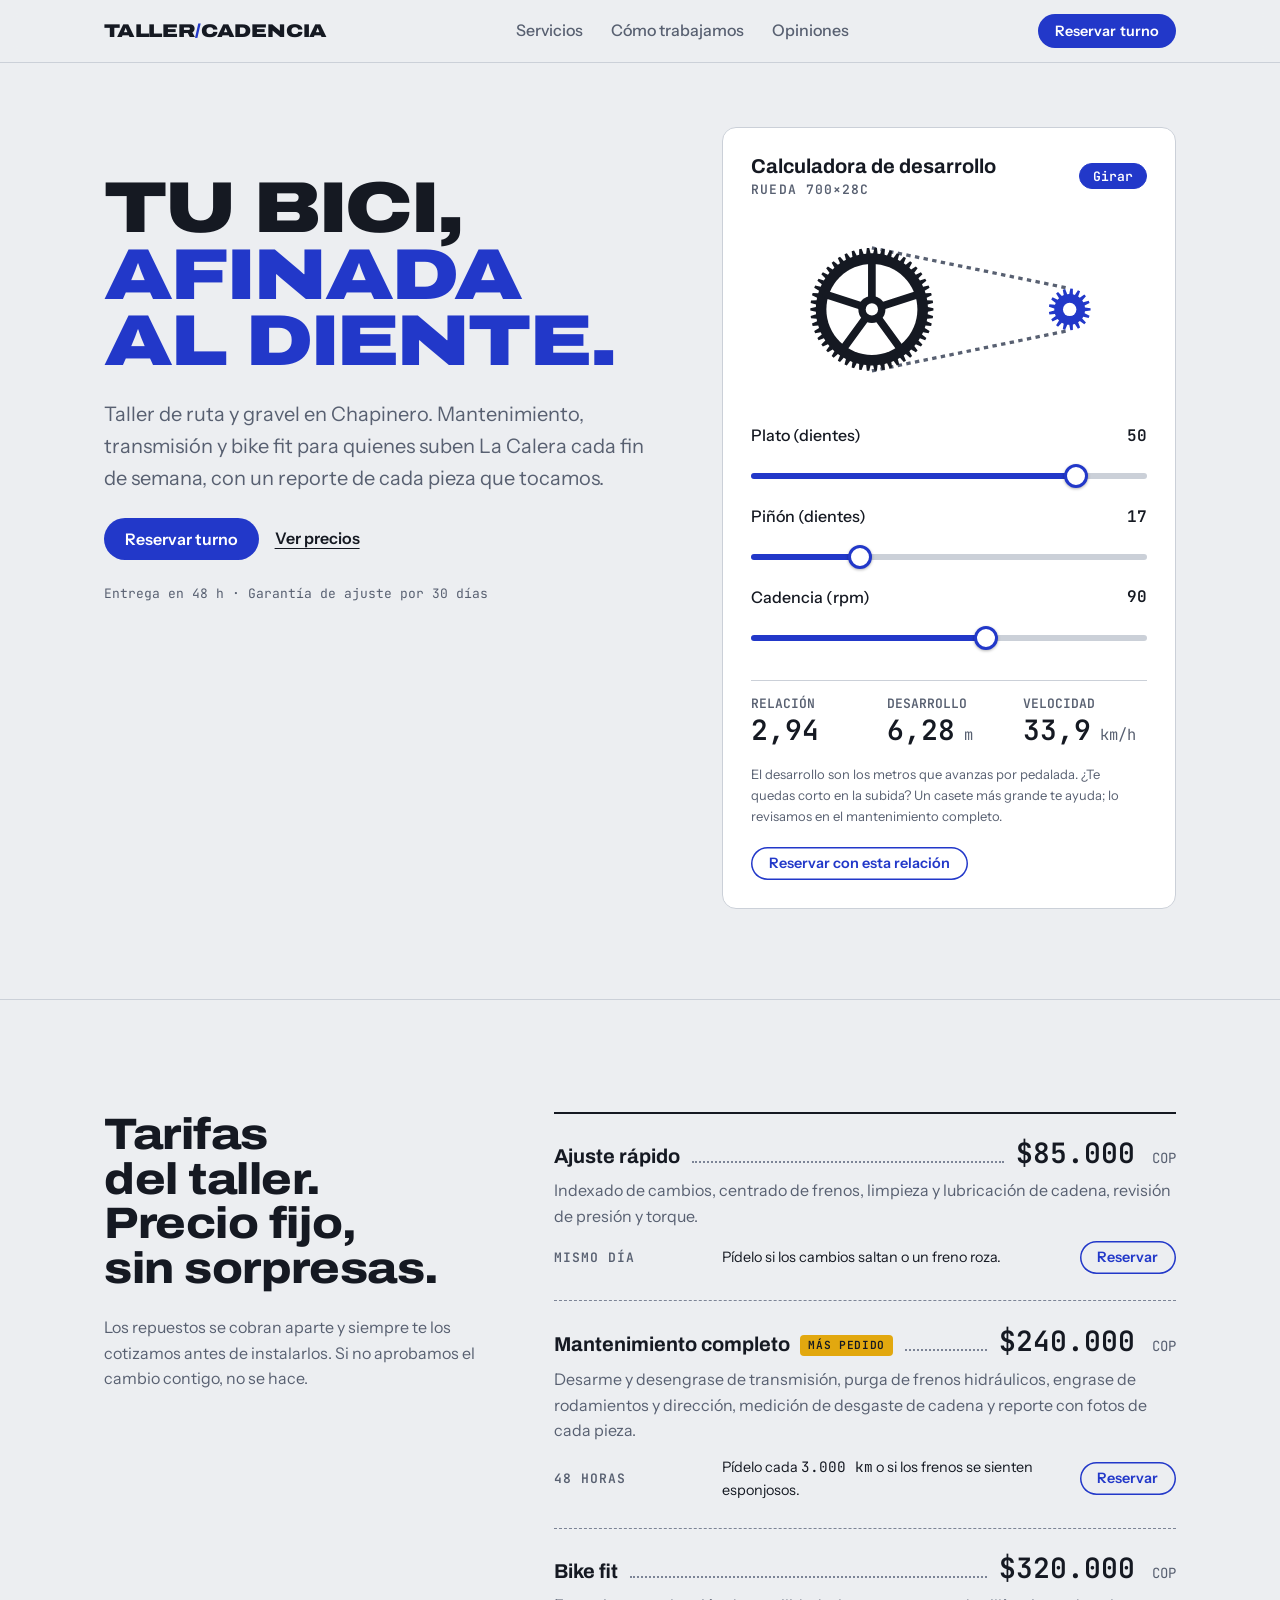
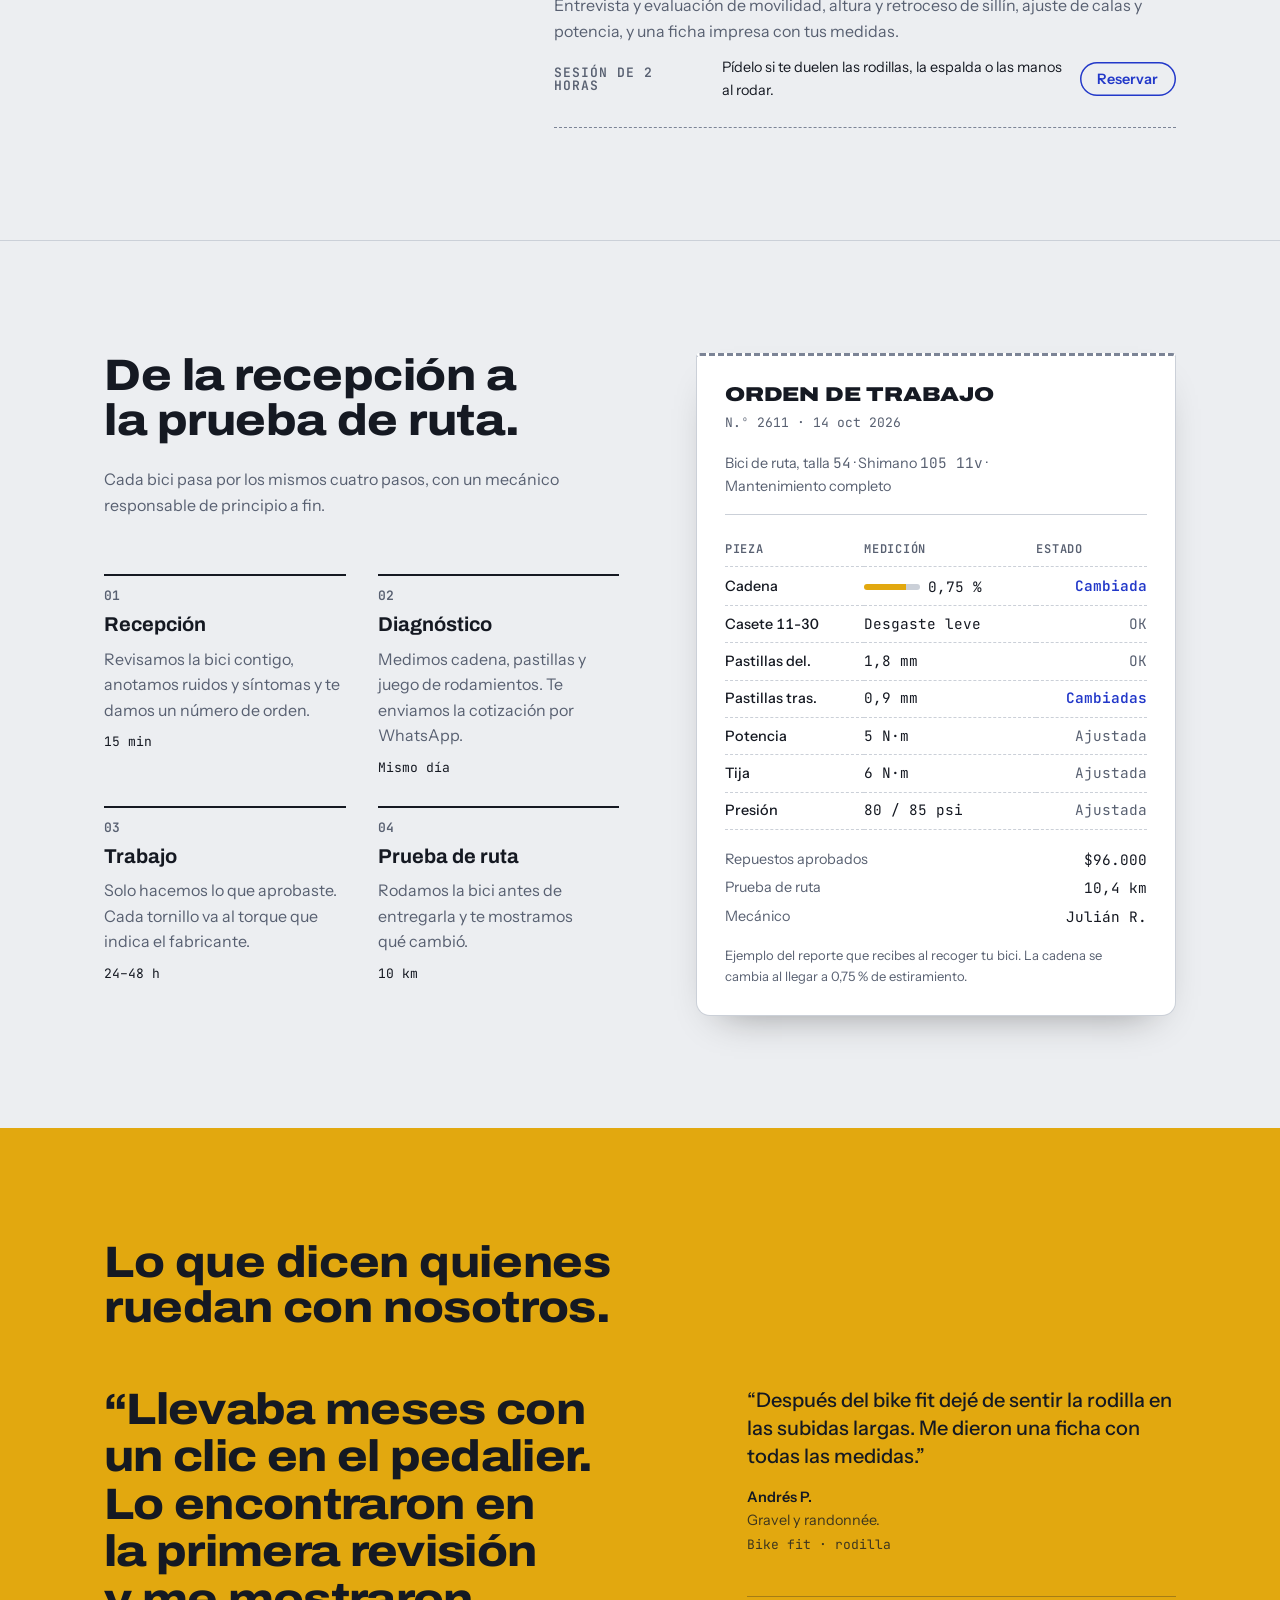
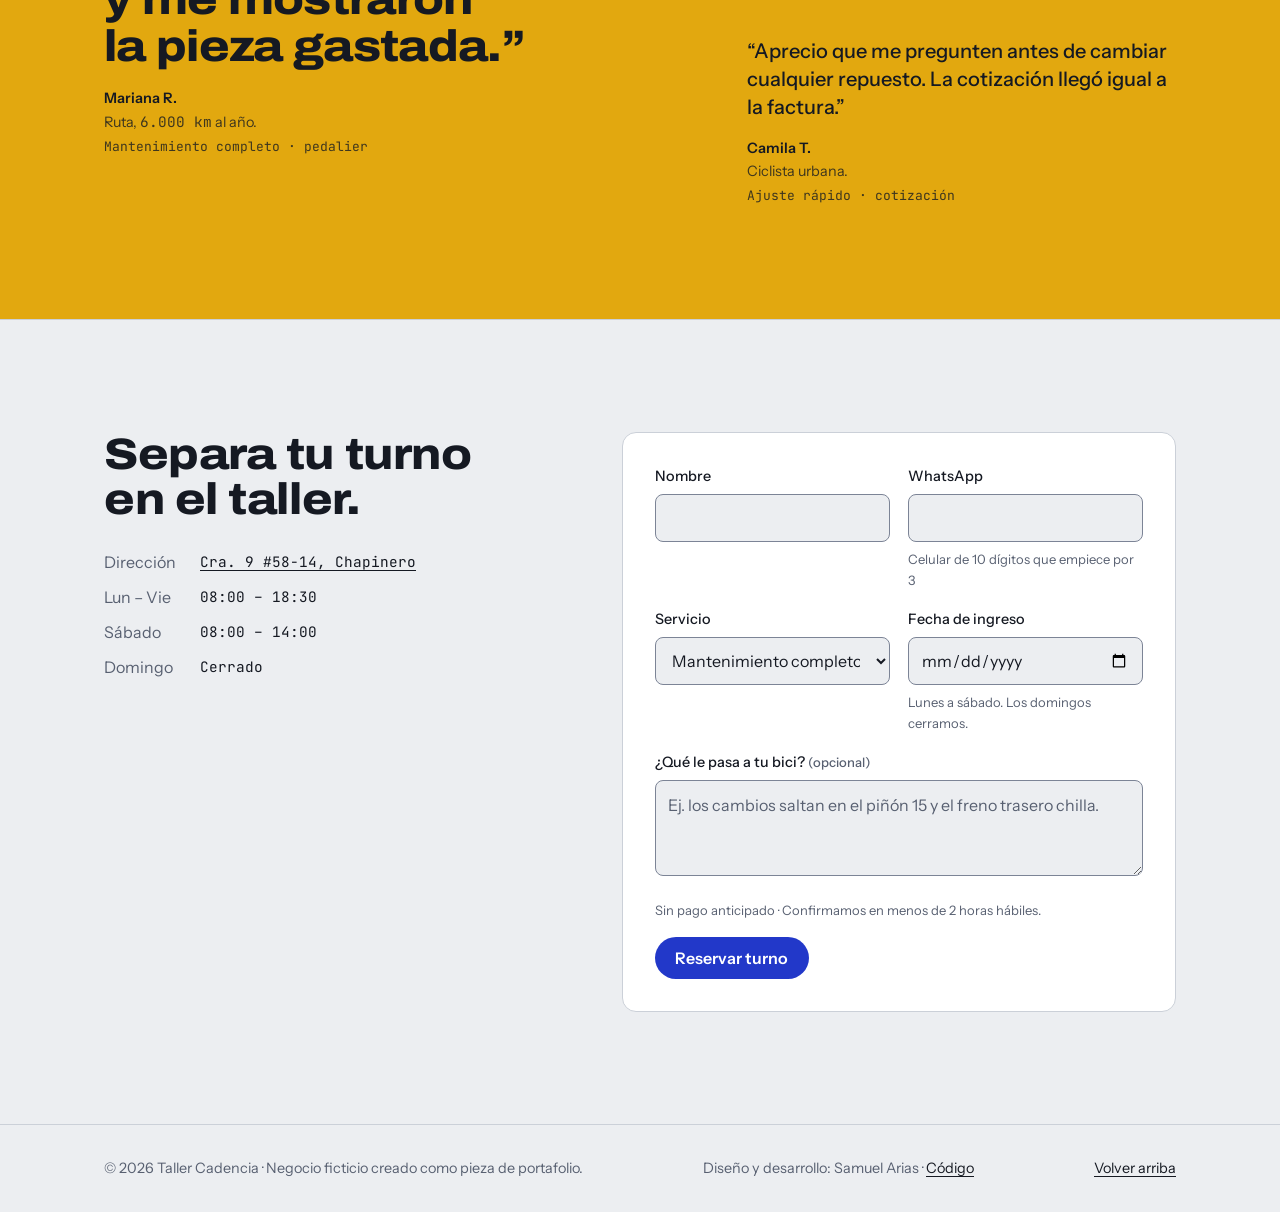
==== index.html @ cb8a8b75 "Usar números de prueba evidentes en el validador de teléfono Co-Authored-By: Claude Opus 5.5 <norepl" ====
<!doctype html>
<html lang="es">
<head>
<meta charset="utf-8">
<meta name="viewport" content="width=device-width, initial-scale=1, viewport-fit=cover">
<title>Taller Cadencia</title>
<meta name="description" content="Taller de bicicletas de ruta y gravel en Chapinero, Bogotá. Mantenimiento, ajuste fino y bike fit.">
<link rel="preconnect" href="https://fonts.googleapis.com">
<link rel="preconnect" href="https://fonts.gstatic.com" crossorigin>
<link rel="stylesheet" href="https://fonts.googleapis.com/css2?family=Archivo:wdth,wght@100..125,700..900&family=Instrument+Sans:wght@400;500;600&family=JetBrains+Mono:wght@400;600&display=swap">
<style>
/* Layout: hoja técnica de taller — columnas asimétricas, datos en monoespaciada, un solo momento interactivo (la calculadora de piñones) */
:root {
  --paper: #ECEEF1;
  --surface: #FFFFFF;
  --ink: #151922;
  --muted: #586071;
  --line: #CBD0D8;
  --cobalt: #2238C9;
  --on-cobalt: #FFFFFF;
  --signal: #E2A80F;
  --danger: #B42318;
  --on-signal: #151922;
  --focus: #2238C9;
  --line-strong: #7C8496;
  --sheet: #FFFFFF;
  --font-display: "Archivo", "Arial Narrow", system-ui, sans-serif;
  --font-body: "Instrument Sans", system-ui, -apple-system, "Segoe UI", sans-serif;
  --font-mono: "JetBrains Mono", ui-monospace, "Cascadia Mono", Consolas, monospace;
  --step-dense: 0.75rem;
  --step--1: 0.8125rem;
  --step-small: 0.9rem;
  --step-0: 1rem;
  --step-1: 1.25rem;
  --step-2: 1.75rem;
  --step-3: clamp(2rem, 4vw, 2.75rem);
  --step-4: clamp(2.6rem, 6vw, 4.5rem);
  --max: 72rem;
  --ease-out: cubic-bezier(0.23, 1, 0.32, 1);
}
@media (prefers-color-scheme: dark) {
  :root:not([data-theme="light"]) {
    --paper: #0E1117; --surface: #161A22; --ink: #E7EAF0; --muted: #9AA3B3;
    --line: #2A303C; --cobalt: #7086FF; --on-cobalt: #0E1117; --signal: #F2C230; --danger: #FF7A66; --focus: #F2C230; --line-strong: #5E687C; --sheet: #1D222C;
    color-scheme: dark;
  }
}
:root[data-theme="dark"] {
  --paper: #0E1117; --surface: #161A22; --ink: #E7EAF0; --muted: #9AA3B3;
  --line: #2A303C; --cobalt: #7086FF; --on-cobalt: #0E1117; --signal: #F2C230; --danger: #FF7A66; --focus: #F2C230; --line-strong: #5E687C; --sheet: #1D222C;
  color-scheme: dark;
}

* { box-sizing: border-box; }
[hidden] { display: none !important; }
html { scroll-behavior: smooth; }
body {
  margin: 0;
  background: var(--paper);
  color: var(--ink);
  font: 400 var(--step-0)/1.6 var(--font-body);
  -webkit-font-smoothing: antialiased;
}
.wrap { max-width: var(--max); margin-inline: auto; padding-inline: clamp(16px, 4vw, 40px); }
h1, h2, h3 { font-family: var(--font-display); line-height: 1.02; margin: 0; text-wrap: balance; }
h2 { font-size: var(--step-3); font-weight: 800; font-stretch: 112%; letter-spacing: -0.01em; }
h3 { font-size: var(--step-1); font-weight: 700; font-stretch: 100%; }
p { margin: 0; max-width: 62ch; text-wrap: pretty; }
::selection { background: var(--cobalt); color: var(--on-cobalt); }
a { color: inherit; }
.skip { position: absolute; left: 1rem; top: -4rem; z-index: 20; background: var(--surface); color: var(--ink); padding: 0.6rem 1rem; border-radius: 8px; }
.skip:focus { top: calc(0.75rem + env(safe-area-inset-top, 0px)); }
:focus-visible { outline: 3px solid var(--focus); outline-offset: 3px; border-radius: 4px; }
.label {
  font: 600 var(--step--1)/1 var(--font-mono);
  text-transform: uppercase; letter-spacing: 0.08em; color: var(--muted);
}
.mono { font-family: var(--font-mono); font-variant-numeric: tabular-nums; }
section { padding-block: clamp(4rem, 9vw, 7rem); border-top: 1px solid var(--line); }

/* Nav */
.nav {
  position: sticky; top: env(safe-area-inset-top, 0px); z-index: 10;
  background: color-mix(in srgb, var(--paper) 88%, transparent);
  backdrop-filter: blur(8px);
  border-bottom: 1px solid var(--line);
}
.nav .wrap { display: flex; align-items: center; justify-content: space-between; gap: 1rem; padding-block: 0.9rem; }
.brand { font: 900 1.15rem/1 var(--font-display); font-stretch: 125%; text-decoration: none; letter-spacing: -0.01em; }
.brand span { color: var(--cobalt); }
.nav ul { display: flex; gap: 1.75rem; list-style: none; margin: 0; padding: 0; }
.nav ul a { text-decoration: none; color: var(--muted); font-weight: 500; transition: color 150ms ease; }
.nav ul a:hover { color: var(--ink); }
.btn {
  display: inline-flex; align-items: center; gap: 0.5rem;
  padding: 0.8rem 1.3rem; border: 0; border-radius: 999px; cursor: pointer;
  background: var(--cobalt); color: var(--on-cobalt);
  font: 600 var(--step-0)/1 var(--font-body); text-decoration: none;
  transition: transform 160ms var(--ease-out);
}
.btn:active { transform: scale(0.97); }
.btn.ghost { justify-self: start; background: transparent; color: var(--cobalt); box-shadow: inset 0 0 0 1.5px var(--cobalt); padding: 0.6rem 1.1rem; font-size: var(--step-small); white-space: nowrap; }
@media (hover: hover) and (pointer: fine) {
  .btn:hover { transform: translateY(-2px); }
  .btn:hover:active { transform: translateY(-2px) scale(0.97); }
}
.nav .btn { padding: 0.6rem 1.05rem; font-size: var(--step-small); gap: 0.3em; }
@media (max-width: 760px) { .nav ul { display: none; } }
/* En teléfonos muy angostos el mismo botón está en el hero */
@media (max-width: 400px) {
  .brand { font-size: var(--step-small); font-stretch: 100%; }
  .nav .btn { padding-inline: 0.85rem; }
  .nav .btn .long { display: none; }
}

/* Hero */
.hero { border-top: 0; padding-block: clamp(2rem, 5vw, 4rem) clamp(3.5rem, 7vw, 6rem); }
.hero .wrap { display: grid; grid-template-columns: 1.1fr 0.9fr; gap: clamp(2rem, 5vw, 4rem); align-items: start; }
/* el texto arranca a la altura del título de la calculadora */
.hero-copy { padding-top: clamp(0rem, 4vw, 3rem); }
.hero-copy { display: grid; gap: 1.5rem; min-width: 0; }
.hero h1 {
  font-size: var(--step-4); font-weight: 900; font-stretch: 125%;
  letter-spacing: -0.025em; text-transform: uppercase; line-height: 0.92;
}
.hero h1 em { font-style: normal; color: var(--cobalt); display: block; }
/* "al diente" va junto donde cabe; en teléfonos angostos se deja partir */
@media (min-width: 480px) { .hero h1 .keep { white-space: nowrap; } }
.hero-copy > p { font-size: var(--step-1); color: var(--muted); }
.hero-actions { display: flex; flex-wrap: wrap; gap: 1rem; align-items: center; }
.link { font-weight: 600; text-underline-offset: 4px; }
.hero-copy > .hero-note { font: 400 var(--step--1)/1.5 var(--font-mono); color: var(--muted); }
@media (max-width: 860px) { .hero .wrap { grid-template-columns: 1fr; } }

/* Calculadora */
.calc {
  background: var(--surface); border: 1px solid var(--line); border-radius: 14px;
  padding: clamp(1.25rem, 3vw, 1.75rem); display: grid; gap: 1.25rem; min-width: 0;
}
.calc-title { font-size: var(--step-1); font-weight: 700; font-stretch: 100%; letter-spacing: 0; }
.calc-head { display: grid; grid-template-columns: 1fr auto; gap: 0.4rem 1rem; align-items: center; }
.calc-head .label { grid-row: 2; }
.calc-head .toggle { grid-row: 1 / 3; grid-column: 2; }
.drivetrain { width: 100%; height: auto; display: block; }
.drivetrain .ring { fill: var(--ink); }
.drivetrain .cog { fill: var(--cobalt); }
.drivetrain .hole { fill: var(--surface); }
.drivetrain .arm { stroke: var(--ink); stroke-width: 7; stroke-linecap: round; }
.drivetrain .chain { fill: none; stroke: var(--muted); stroke-width: 3; stroke-dasharray: 4 4; }
/* La rotación la maneja WAAPI en el script para cambiar de velocidad sin saltos */
.spin { transform-box: fill-box; transform-origin: center; }
.toggle { background: none; border: 1px solid var(--line); border-radius: 999px; padding: 0.35rem 0.8rem; color: var(--ink); font: 600 var(--step--1)/1 var(--font-mono); cursor: pointer; }
.toggle:hover { border-color: var(--cobalt); }
.toggle { transition: border-color 150ms ease, background-color 150ms ease, transform 160ms var(--ease-out); }
.toggle[aria-pressed="true"] { background: var(--cobalt); border-color: var(--cobalt); color: var(--on-cobalt); }
.toggle:active { transform: scale(0.97); }
@media (pointer: coarse) {
  .btn, .toggle { min-height: 44px; }
  .link, footer a, .info dd a { display: inline-block; padding-block: 0.65rem; }
}
@keyframes rise { from { opacity: 0; transform: translateY(12px); } }
@keyframes fade { from { opacity: 0; } }
.hero-copy > *, .hero .calc { animation: rise 500ms var(--ease-out) both; }
.hero-copy > :nth-child(2) { animation-delay: 60ms; }
.hero-copy > :nth-child(3) { animation-delay: 120ms; }
.hero-copy > :nth-child(4) { animation-delay: 180ms; }
.hero .calc { animation-delay: 160ms; }
@media (prefers-reduced-motion: reduce) {
  html { scroll-behavior: auto; }
  .hero-copy > *, .hero .calc { animation-name: fade; }
}
.sliders { display: grid; gap: 0.35rem; }
.slider { display: grid; grid-template-columns: 1fr auto; gap: 0.35rem 1rem; align-items: center; }
.slider label { font-weight: 500; }
.slider output { font: 600 var(--step-0)/1 var(--font-mono); font-variant-numeric: tabular-nums; }
.slider input {
  grid-column: 1 / -1; width: 100%; height: 44px; margin: 0; cursor: pointer;
  -webkit-appearance: none; appearance: none; background: transparent;
  touch-action: pan-y; /* un swipe vertical sobre el slider desplaza la página */
}
.slider input::-webkit-slider-runnable-track {
  height: 6px; border-radius: 999px;
  background: linear-gradient(var(--cobalt), var(--cobalt)) 0 / var(--fill, 50%) 100% no-repeat, var(--line);
}
.slider input::-webkit-slider-thumb {
  -webkit-appearance: none; width: 24px; height: 24px; margin-top: -9px; border-radius: 50%;
  background: var(--surface); border: 3px solid var(--cobalt); box-shadow: 0 1px 3px rgb(0 0 0 / 0.3);
}
.slider input::-moz-range-track { height: 6px; border-radius: 999px; background: var(--line); }
.slider input::-moz-range-progress { height: 6px; border-radius: 999px; background: var(--cobalt); }
.slider input::-moz-range-thumb { width: 18px; height: 18px; border-radius: 50%; background: var(--surface); border: 3px solid var(--cobalt); }
.readout { display: grid; grid-template-columns: repeat(3, 1fr); border-top: 1px solid var(--line); padding-top: 1rem; gap: 0.75rem; }
.readout div { display: grid; gap: 0.4rem; min-width: 0; }
.readout .label { font-size: clamp(11px, 2.9vw, 0.8125rem); letter-spacing: 0; overflow-wrap: anywhere; }
.readout strong { font: 600 clamp(1.1rem, 5vw, 1.75rem)/1 var(--font-mono); font-variant-numeric: tabular-nums; }
.readout strong small { font-size: max(0.55em, 11px); color: var(--muted); font-weight: 400; }
.calc-note { font-size: var(--step--1); color: var(--muted); }

/* Secciones */
.sec-head { display: grid; grid-template-columns: 1fr 1.2fr; gap: 1.5rem 3rem; align-items: end; margin-bottom: clamp(2rem, 5vw, 3.5rem); }
.sec-head p { color: var(--muted); }
.sec-head.solo { grid-template-columns: 1fr; }
.sec-head.solo h2 { max-width: 18ch; }
@media (max-width: 760px) { .sec-head { grid-template-columns: 1fr; } }

/* Servicios: tarifario de taller, como la lista de precios colgada en la pared */
.pricing { display: grid; grid-template-columns: minmax(0, 0.75fr) minmax(0, 1.25fr); gap: clamp(2rem, 6vw, 5rem); align-items: start; }
.pricing .sec-head { grid-template-columns: 1fr; margin: 0; position: sticky; top: calc(6rem + env(safe-area-inset-top, 0px)); }
.tariff { border-top: 2px solid var(--ink); }
.service { display: grid; gap: 0.7rem; padding-block: 1.6rem; border-bottom: 1px dashed var(--line-strong); min-width: 0; }
.tariff-line { display: flex; align-items: baseline; gap: 0.75rem; }
.tariff-line h3 { font-size: var(--step-1); }
.leader { flex: 1 1 2rem; min-width: 2rem; border-bottom: 2px dotted var(--line-strong); }
.service .price { font: 600 var(--step-2)/1 var(--font-mono); font-variant-numeric: tabular-nums; white-space: nowrap; }
.service .price small { font-size: 0.5em; color: var(--muted); font-weight: 400; }
.tariff-includes { color: var(--muted); }
.tariff-meta { display: grid; grid-template-columns: 9.5rem minmax(0, 1fr) auto; align-items: center; gap: 0.5rem 1rem; }
.tariff-when { font-size: var(--step-small); }
.badge {
  margin-left: 0.4rem; vertical-align: middle; display: inline-block; white-space: nowrap;
  font: 600 0.7rem/1 var(--font-mono); text-transform: uppercase; letter-spacing: 0.06em;
  background: var(--signal); color: var(--on-signal); padding: 0.3rem 0.5rem; border-radius: 4px;
}
@media (max-width: 860px) {
  .pricing { grid-template-columns: 1fr; }
  .pricing .sec-head { position: static; }
}
@media (max-width: 520px) {
  .tariff-line { flex-wrap: wrap; row-gap: 0.4rem; }
  .leader { display: none; }
  .service .price { flex-basis: 100%; }
  .tariff-meta { grid-template-columns: 1fr; }
}

/* Proceso: secuencia real, por eso va numerada */
.steps { list-style: none; margin: 0; padding: 0; display: grid; grid-template-columns: repeat(4, 1fr); gap: 2rem; counter-reset: step; }
.steps li { counter-increment: step; display: grid; gap: 0.75rem; align-content: start; }
.steps li::before {
  content: counter(step, decimal-leading-zero);
  font: 600 var(--step--1)/1 var(--font-mono); color: var(--muted);
  border-top: 2px solid var(--ink); padding-top: 0.8rem;
}
.steps p { color: var(--muted); }
.process { display: grid; grid-template-columns: 1fr minmax(0, 30rem); gap: clamp(2.5rem, 6vw, 5rem); align-items: start; }
.process .steps { grid-template-columns: repeat(2, 1fr); }
@media (max-width: 960px) { .process { grid-template-columns: 1fr; } }

/* Orden de trabajo: la pieza que el taller promete, mostrada */
.ticket {
  margin: 0; background: var(--sheet); border: 1px solid var(--line); border-top: 3px dashed var(--line-strong);
  border-radius: 4px 4px 14px 14px; padding: clamp(1.25rem, 3vw, 1.75rem); display: grid; gap: 1.1rem; min-width: 0;
  box-shadow: 0 18px 40px -24px rgb(0 0 0 / 0.45);
}
.ticket-head { display: flex; flex-wrap: wrap; justify-content: space-between; align-items: baseline; gap: 0.5rem 1rem; }
.ticket-head h3 { font-size: var(--step-1); font-weight: 900; font-stretch: 125%; text-transform: uppercase; letter-spacing: -0.01em; }
.ticket-head .mono { font-size: var(--step--1); color: var(--muted); }
.ticket-bike { font-size: var(--step-small); color: var(--muted); border-bottom: 1px solid var(--line); padding-bottom: 1rem; }
.ticket-scroll { overflow-x: auto; }
.ticket table { width: 100%; border-collapse: collapse; font: 400 var(--step-small)/1.3 var(--font-mono); font-variant-numeric: tabular-nums; }
.ticket th, .ticket td { text-align: left; padding: 0.55rem 0.5rem 0.55rem 0; border-bottom: 1px dashed var(--line); white-space: nowrap; }
.ticket thead th { font-size: var(--step-dense); text-transform: uppercase; letter-spacing: 0.06em; color: var(--muted); font-weight: 600; }
.ticket tbody th { font-family: var(--font-body); font-weight: 500; }
.ticket td:last-child { text-align: right; padding-right: 0; color: var(--muted); }
.ticket td.changed { color: var(--cobalt); font-weight: 600; }
.wear { display: inline-flex; align-items: center; gap: 0.5rem; }
.wear::before {
  content: ""; width: 3.5rem; height: 6px; border-radius: 999px;
  background: linear-gradient(var(--signal), var(--signal)) 0 / var(--wear) 100% no-repeat, var(--line);
}
.ticket-foot { margin: 0; display: grid; grid-template-columns: auto 1fr; gap: 0.35rem 1rem; font-size: var(--step-small); }
.ticket-foot dt { color: var(--muted); }
.ticket-foot dd { margin: 0; text-align: right; font-family: var(--font-mono); font-variant-numeric: tabular-nums; }
.ticket figcaption { font-size: var(--step--1); color: var(--muted); }
@media (max-width: 480px) {
  .process .steps { grid-template-columns: 1fr; }
  .ticket { padding: 1rem; }
  .ticket table { font-size: var(--step-dense); }
  .ticket tbody th { white-space: normal; }
  .wear::before { width: 2rem; }
}
.steps .time { font: 400 var(--step--1)/1 var(--font-mono); color: var(--ink); }
@media (max-width: 860px) { .steps { grid-template-columns: repeat(2, 1fr); } }
@media (max-width: 480px) { .steps { grid-template-columns: 1fr; } }

/* Testimonios */
/* Amarillo = el color de marcar y medir en el taller; aquí ocupa una franja completa */
.voices { background: var(--signal); color: var(--on-signal); border-top: 0; }
.voices ::selection { background: var(--on-signal); color: var(--signal); }
.quotes { display: grid; grid-template-columns: 1.35fr 1fr; gap: 2.5rem 4rem; }
.quotes figure { margin: 0; display: grid; gap: 1rem; align-content: start; }
.quotes figure:not(.lead) + figure { border-top: 1px solid color-mix(in srgb, var(--on-signal) 30%, var(--signal)); padding-top: 2.5rem; }
.quotes .lead { grid-row: span 2; }
.quotes blockquote { margin: 0; font: 500 var(--step-1)/1.4 var(--font-body); text-wrap: pretty; }
.quotes .lead blockquote { font: 800 var(--step-3)/1.08 var(--font-display); font-stretch: 112%; letter-spacing: -0.015em; text-wrap: balance; }
.quotes figcaption { color: color-mix(in srgb, var(--on-signal) 80%, var(--signal)); font-size: var(--step-small); }
.quotes figcaption b { color: var(--on-signal); font-weight: 600; display: block; }
.quotes figcaption .tag { display: block; font-family: var(--font-mono); font-size: var(--step--1); margin-top: 0.2rem; }
@media (max-width: 860px) {
  .quotes { grid-template-columns: 1fr; }
  .quotes .lead { grid-row: auto; }
  .quotes .lead blockquote { font-size: var(--step-2); }
  .quotes figure + figure { border-top: 1px solid color-mix(in srgb, var(--on-signal) 30%, var(--signal)); padding-top: 2rem; }
}

/* Reserva */
.booking .wrap { display: grid; grid-template-columns: 0.9fr 1.1fr; gap: clamp(2rem, 5vw, 4rem); }
.info { display: grid; gap: 1.75rem; align-content: start; }
.info dl { margin: 0; display: grid; grid-template-columns: auto 1fr; gap: 0.6rem 1.5rem; }
.info dt { color: var(--muted); }
.info dd { margin: 0; font-family: var(--font-mono); font-variant-numeric: tabular-nums; font-size: var(--step-small); }
.info dd a { color: var(--ink); text-underline-offset: 3px; }
form {
  background: var(--surface); border: 1px solid var(--line); border-radius: 14px;
  padding: clamp(1.25rem, 3vw, 2rem); display: grid; grid-template-columns: 1fr 1fr; gap: 1.1rem;
}
.field { display: grid; gap: 0.4rem; min-width: 0; align-content: start; }
.field.full { grid-column: 1 / -1; }
.field label { font-weight: 500; font-size: var(--step-small); }
input:not([type="range"]), select, textarea {
  font: inherit; color: var(--ink); background: var(--paper);
  border: 1px solid var(--line-strong); border-radius: 8px; padding: 0.7rem 0.8rem; width: 100%;
  caret-color: var(--cobalt);
}
::placeholder { color: var(--muted); opacity: 1; }
input:not([type="range"]), select { height: 3rem; }
textarea { resize: vertical; min-height: 6rem; }
input:focus-visible, select:focus-visible, textarea:focus-visible { outline: 2px solid var(--cobalt); outline-offset: 1px; }
.hint { font-size: var(--step--1); color: var(--muted); }
.field input[aria-invalid="true"] { border-color: var(--danger); }
.err-field { font-size: var(--step--1); color: var(--danger); }
.err { grid-column: 1 / -1; font-size: var(--step--1); color: var(--danger); }
.form-foot { grid-column: 1 / -1; display: flex; flex-wrap: wrap; gap: 1rem; align-items: center; justify-content: space-between; }
/* La confirmación es el talón de la orden de trabajo: mismo lenguaje que la orden del proceso */
.success {
  grid-column: 1 / -1; display: grid; gap: 0.9rem; padding: 1.1rem 1.25rem;
  background: var(--paper); border: 1px solid var(--line); border-top: 3px dashed var(--line-strong);
  border-radius: 4px 4px 14px 14px; overflow-wrap: anywhere;
}
.success:focus { outline: none; }
.stub-head { display: flex; flex-wrap: wrap; justify-content: space-between; align-items: baseline; gap: 0.25rem 1rem; }
.stub-head h3 { font-size: var(--step-1); font-weight: 900; font-stretch: 125%; text-transform: uppercase; letter-spacing: -0.01em; }
.stub-head .mono { font-size: var(--step--1); color: var(--muted); }
.stub-rows { margin: 0; display: grid; grid-template-columns: auto 1fr; gap: 0.4rem 1rem; font-size: var(--step-small); }
.stub-rows dt { color: var(--muted); }
.stub-rows dd { margin: 0; font-family: var(--font-mono); font-variant-numeric: tabular-nums; text-align: right; }
.stub-next { font-size: var(--step-small); }
@media (max-width: 480px) { .stub-rows { grid-template-columns: 1fr; gap: 0.1rem; } .stub-rows dd { text-align: left; margin-bottom: 0.5rem; } }
.success, .err { transition: opacity 200ms var(--ease-out), transform 200ms var(--ease-out); }
@starting-style { .success, .err { opacity: 0; transform: translateY(4px); } }
@media (prefers-reduced-motion: reduce) { @starting-style { .success, .err { transform: none; } } }
@media (max-width: 860px) { .booking .wrap { grid-template-columns: 1fr; } }
@media (max-width: 520px) { form { grid-template-columns: 1fr; } .form-foot .btn { width: 100%; justify-content: center; } }

.sr-only { position: absolute; width: 1px; height: 1px; margin: -1px; overflow: hidden; clip-path: inset(50%); white-space: nowrap; }
footer { border-top: 1px solid var(--line); padding-block: 2rem; color: var(--muted); font-size: var(--step-small); }
footer .wrap { display: flex; flex-wrap: wrap; justify-content: space-between; gap: 0.5rem 1.5rem; }
footer p { max-width: none; }
footer a { color: var(--ink); text-underline-offset: 3px; }
</style>
</head>
<body>
<a class="skip" href="#inicio">Saltar al contenido</a>

<header class="nav">
  <div class="wrap">
    <a class="brand" href="#inicio">TALLER<span>/</span>CADENCIA</a>
    <nav aria-label="Principal">
      <ul>
        <li><a href="#servicios">Servicios</a></li>
        <li><a href="#proceso">Cómo trabajamos</a></li>
        <li><a href="#opiniones">Opiniones</a></li>
      </ul>
    </nav>
    <a class="btn" href="#reserva" aria-label="Reservar turno">Reservar<span class="long">turno</span></a>
  </div>
</header>

<main id="inicio">
  <section class="hero">
    <div class="wrap">
      <div class="hero-copy">
        <h1>Tu bici, <em>afinada <span class="keep">al diente.</span></em></h1>
        <p>Taller de ruta y gravel en Chapinero. Mantenimiento, transmisión y bike fit para quienes suben La Calera cada fin de semana, con un reporte de cada pieza que tocamos.</p>
        <div class="hero-actions">
          <a class="btn" href="#reserva">Reservar turno</a>
          <a class="link" href="#servicios">Ver precios</a>
        </div>
        <p class="hero-note">Entrega en 48 h · Garantía de ajuste por 30 días</p>
      </div>

      <div class="calc" role="group" aria-labelledby="calc-title">
        <div class="calc-head">
          <h2 id="calc-title" class="calc-title">Calculadora de desarrollo</h2>
          <span class="label">Rueda 700×28c</span>
          <button class="toggle" id="spin-toggle" type="button" aria-pressed="true">Girar</button>
        </div>
        <svg class="drivetrain" viewBox="0 0 360 170" role="img" aria-label="Plato y piñón girando según la relación elegida">
          <path class="chain" d="M110 30 L290 62 M110 140 L290 108"></path>
          <g id="ring" class="spin"></g>
          <g id="cog" class="spin"></g>
        </svg>
        <div class="sliders">
          <div class="slider">
            <label for="chainring">Plato (dientes)</label><output id="chainring-out" for="chainring">50</output>
            <input id="chainring" type="range" min="34" max="53" value="50">
          </div>
          <div class="slider">
            <label for="sprocket">Piñón (dientes)</label><output id="sprocket-out" for="sprocket">17</output>
            <input id="sprocket" type="range" min="11" max="34" value="17">
          </div>
          <div class="slider">
            <label for="rpm">Cadencia (rpm)</label><output id="rpm-out" for="rpm">90</output>
            <input id="rpm" type="range" min="60" max="110" value="90">
          </div>
        </div>
        <div class="readout">
          <div><span class="label">Relación</span><strong id="ratio">2,94</strong></div>
          <div><span class="label">Desarrollo</span><strong id="dev">6,28<small> m</small></strong></div>
          <div><span class="label">Velocidad</span><strong id="speed">33,9<small> km/h</small></strong></div>
        </div>
        <p class="sr-only" id="calc-status" aria-live="polite"></p>
        <p class="calc-note">El desarrollo son los metros que avanzas por pedalada. ¿Te quedas corto en la subida? Un casete más grande te ayuda; lo revisamos en el mantenimiento completo.</p>
        <a class="btn ghost" id="fit-link" href="#reserva">Reservar con esta relación</a>
      </div>
    </div>
  </section>

  <section id="servicios">
    <div class="wrap">
      <div class="pricing">
        <div class="sec-head">
          <h2>Tarifas del taller. Precio fijo, sin sorpresas.</h2>
          <p>Los repuestos se cobran aparte y siempre te los cotizamos antes de instalarlos. Si no aprobamos el cambio contigo, no se hace.</p>
        </div>
        <div class="tariff">
        <article class="service">
          <div class="tariff-line">
            <h3>Ajuste rápido</h3>
            <span class="leader" aria-hidden="true"></span>
            <div class="price">$85.000 <small>COP</small></div>
          </div>
          <p class="tariff-includes">Indexado de cambios, centrado de frenos, limpieza y lubricación de cadena, revisión de presión y torque.</p>
          <div class="tariff-meta">
            <span class="label">Mismo día</span>
            <span class="tariff-when">Pídelo si los cambios saltan o un freno roza.</span>
            <a class="btn ghost" href="#reserva" data-service="Ajuste rápido" aria-label="Reservar ajuste rápido">Reservar</a>
          </div>
        </article>
        <article class="service featured">
          <div class="tariff-line">
            <h3>Mantenimiento completo <span class="badge">Más pedido</span></h3>
            <span class="leader" aria-hidden="true"></span>
            <div class="price">$240.000 <small>COP</small></div>
          </div>
          <p class="tariff-includes">Desarme y desengrase de transmisión, purga de frenos hidráulicos, engrase de rodamientos y dirección, medición de desgaste de cadena y reporte con fotos de cada pieza.</p>
          <div class="tariff-meta">
            <span class="label">48 horas</span>
            <span class="tariff-when">Pídelo cada <span class="mono">3.000 km</span> o si los frenos se sienten esponjosos.</span>
            <a class="btn ghost" href="#reserva" data-service="Mantenimiento completo" aria-label="Reservar mantenimiento completo">Reservar</a>
          </div>
        </article>
        <article class="service">
          <div class="tariff-line">
            <h3>Bike fit</h3>
            <span class="leader" aria-hidden="true"></span>
            <div class="price">$320.000 <small>COP</small></div>
          </div>
          <p class="tariff-includes">Entrevista y evaluación de movilidad, altura y retroceso de sillín, ajuste de calas y potencia, y una ficha impresa con tus medidas.</p>
          <div class="tariff-meta">
            <span class="label">Sesión de 2 horas</span>
            <span class="tariff-when">Pídelo si te duelen las rodillas, la espalda o las manos al rodar.</span>
            <a class="btn ghost" href="#reserva" data-service="Bike fit" aria-label="Reservar bike fit">Reservar</a>
          </div>
        </article>
        </div>
      </div>
    </div>
  </section>

  <section id="proceso">
    <div class="wrap">
      <div class="process">
      <div class="process-copy">
      <div class="sec-head solo">
        <h2>De la recepción a la prueba de ruta.</h2>
        <p>Cada bici pasa por los mismos cuatro pasos, con un mecánico responsable de principio a fin.</p>
      </div>
      <ol class="steps">
        <li><h3>Recepción</h3><p>Revisamos la bici contigo, anotamos ruidos y síntomas y te damos un número de orden.</p><span class="time">15 min</span></li>
        <li><h3>Diagnóstico</h3><p>Medimos cadena, pastillas y juego de rodamientos. Te enviamos la cotización por WhatsApp.</p><span class="time">Mismo día</span></li>
        <li><h3>Trabajo</h3><p>Solo hacemos lo que aprobaste. Cada tornillo va al torque que indica el fabricante.</p><span class="time">24–48 h</span></li>
        <li><h3>Prueba de ruta</h3><p>Rodamos la bici antes de entregarla y te mostramos qué cambió.</p><span class="time">10 km</span></li>
      </ol>
      </div>

      <figure class="ticket">
        <div class="ticket-head">
          <h3>Orden de trabajo</h3>
          <span class="mono">N.º 2611 · 14 oct 2026</span>
        </div>
        <p class="ticket-bike">Bici de ruta, talla <span class="mono">54</span> · Shimano <span class="mono">105 11v</span> · Mantenimiento completo</p>
        <div class="ticket-scroll">
          <table>
            <thead><tr><th scope="col">Pieza</th><th scope="col">Medición</th><th scope="col">Estado</th></tr></thead>
            <tbody>
              <tr><th scope="row">Cadena</th><td><span class="wear" style="--wear: 75%"><span>0,75 %</span></span></td><td class="changed">Cambiada</td></tr>
              <tr><th scope="row">Casete 11-30</th><td>Desgaste leve</td><td>OK</td></tr>
              <tr><th scope="row">Pastillas del.</th><td>1,8 mm</td><td>OK</td></tr>
              <tr><th scope="row">Pastillas tras.</th><td>0,9 mm</td><td class="changed">Cambiadas</td></tr>
              <tr><th scope="row">Potencia</th><td>5 N·m</td><td>Ajustada</td></tr>
              <tr><th scope="row">Tija</th><td>6 N·m</td><td>Ajustada</td></tr>
              <tr><th scope="row">Presión</th><td>80 / 85 psi</td><td>Ajustada</td></tr>
            </tbody>
          </table>
        </div>
        <dl class="ticket-foot">
          <dt>Repuestos aprobados</dt><dd>$96.000</dd>
          <dt>Prueba de ruta</dt><dd>10,4 km</dd>
          <dt>Mecánico</dt><dd>Julián R.</dd>
        </dl>
        <figcaption>Ejemplo del reporte que recibes al recoger tu bici. La cadena se cambia al llegar a 0,75 % de estiramiento.</figcaption>
      </figure>
      </div>
    </div>
  </section>

  <section id="opiniones" class="voices">
    <div class="wrap">
      <div class="sec-head solo">
        <h2>Lo que dicen quienes ruedan con nosotros.</h2>
      </div>
      <div class="quotes">
        <figure class="lead">
          <blockquote>“Llevaba meses con un clic en el pedalier. Lo encontraron en la primera revisión y me mostraron la pieza gastada.”</blockquote>
          <figcaption><b>Mariana R.</b> Ruta, <span class="mono">6.000 km</span> al año. <span class="tag">Mantenimiento completo · pedalier</span></figcaption>
        </figure>
        <figure>
          <blockquote>“Después del bike fit dejé de sentir la rodilla en las subidas largas. Me dieron una ficha con todas las medidas.”</blockquote>
          <figcaption><b>Andrés P.</b> Gravel y randonnée. <span class="tag">Bike fit · rodilla</span></figcaption>
        </figure>
        <figure>
          <blockquote>“Aprecio que me pregunten antes de cambiar cualquier repuesto. La cotización llegó igual a la factura.”</blockquote>
          <figcaption><b>Camila T.</b> Ciclista urbana. <span class="tag">Ajuste rápido · cotización</span></figcaption>
        </figure>
      </div>
    </div>
  </section>

  <section id="reserva" class="booking">
    <div class="wrap">
      <div class="info">
        <h2>Separa tu turno en el taller.</h2>
        <dl>
          <dt>Dirección</dt><dd><a href="https://www.google.com/maps/search/?api=1&amp;query=Cra.%209%20%2358-14%2C%20Chapinero%2C%20Bogot%C3%A1" target="_blank" rel="noopener">Cra. 9 #58-14, Chapinero</a></dd>
          <dt>Lun – Vie</dt><dd>08:00 – 18:30</dd>
          <dt>Sábado</dt><dd>08:00 – 14:00</dd>
          <dt>Domingo</dt><dd>Cerrado</dd>
        </dl>
      </div>

      <form id="booking-form" novalidate>
        <div class="field">
          <label for="name">Nombre</label>
          <input id="name" name="name" autocomplete="name" required maxlength="80" aria-describedby="name-err">
          <span class="err-field" id="name-err" hidden></span>
        </div>
        <div class="field">
          <label for="phone">WhatsApp</label>
          <input id="phone" name="phone" type="tel" autocomplete="tel" inputmode="tel" required maxlength="20" aria-describedby="phone-hint phone-err">
          <span class="hint" id="phone-hint">Celular de 10 dígitos que empiece por 3</span>
          <span class="err-field" id="phone-err" hidden></span>
        </div>
        <div class="field">
          <label for="service">Servicio</label>
          <select id="service" name="service">
            <option>Ajuste rápido</option>
            <option selected>Mantenimiento completo</option>
            <option>Bike fit</option>
          </select>
        </div>
        <div class="field">
          <label for="date">Fecha de ingreso</label>
          <input id="date" name="date" type="date" required aria-describedby="date-hint date-err">
          <span class="hint" id="date-hint">Lunes a sábado. Los domingos cerramos.</span>
          <span class="err-field" id="date-err" hidden></span>
        </div>
        <div class="field full">
          <label for="notes">¿Qué le pasa a tu bici? <span class="hint">(opcional)</span></label>
          <textarea id="notes" name="notes" maxlength="1000" placeholder="Ej. los cambios saltan en el piñón 15 y el freno trasero chilla."></textarea>
          <span class="hint" id="notes-status" role="status"></span>
        </div>
        <noscript><p class="err">Este formulario necesita JavaScript para enviar la solicitud.</p></noscript>
        <p class="err" id="form-error" role="alert" hidden></p>
        <div class="form-foot">
          <span class="hint">Sin pago anticipado · Confirmamos en menos de 2 horas hábiles.</span>
          <button class="btn" id="submit-btn" type="submit">Reservar turno</button>
        </div>
        <div class="success" id="form-success" role="status" tabindex="-1" hidden>
          <div class="stub-head">
            <h3 data-slot="title">Solicitud recibida</h3>
            <span class="mono">N.º <span data-slot="order"></span> · pendiente de confirmar</span>
          </div>
          <dl class="stub-rows">
            <dt>Cliente</dt><dd data-slot="name"></dd>
            <dt>Servicio</dt><dd data-slot="service"></dd>
            <dt>Ingreso</dt><dd data-slot="date"></dd>
            <dt>WhatsApp</dt><dd data-slot="phone"></dd>
          </dl>
          <p class="stub-next"><strong>No tienes que hacer nada más.</strong> Te escribimos para confirmar el turno, y cotizamos antes de tocar cualquier pieza.</p>
          <p class="hint">¿Algo está mal? Corrígelo arriba y pulsa «Actualizar solicitud».</p>
        </div>
      </form>
    </div>
  </section>
</main>

<footer>
  <div class="wrap">
    <p>© 2026 Taller Cadencia · Negocio ficticio creado como pieza de portafolio.</p>
    <p>Diseño y desarrollo: Samuel Arias · <a href="https://github.com/SagazArias/sagazarias.github.io">Código</a></p>
    <a href="#inicio">Volver arriba</a>
  </div>
</footer>

<script>
(() => {
  const WHEEL_M = 2.136; // circunferencia 700×28c en metros
  const $ = id => document.getElementById(id);

  // velocidad (km/h) = rpm × relación × circunferencia × 60 / 1000
  const calc = (ring, cog, rpm) => {
    const ratio = ring / cog;
    return { ratio, dev: ratio * WHEEL_M, speed: rpm * ratio * WHEEL_M * 60 / 1000 };
  };
  console.assert(Math.abs(calc(50, 25, 90).speed - 23.07) < 0.01, "calc() de velocidad incorrecto");

  // Engranaje de n dientes trapezoidales; el plato lleva araña de 5 brazos como uno real
  const gear = (g, n, cx, cy, r, cls, spider) => {
    const pts = [], pitch = (2 * Math.PI) / n, root = r - 5;
    const at = (rad, a) => (cx + rad * Math.cos(a)).toFixed(1) + "," + (cy + rad * Math.sin(a)).toFixed(1);
    for (let i = 0; i < n; i++) {
      const a = i * pitch;
      pts.push(at(root, a - pitch * 0.32), at(r, a - pitch * 0.16), at(r, a + pitch * 0.16), at(root, a + pitch * 0.32));
    }
    let svg = `<polygon class="${cls}" points="${pts.join(" ")}"></polygon>`;
    if (spider) {
      svg += `<circle class="hole" cx="${cx}" cy="${cy}" r="${(r * 0.74).toFixed(1)}"></circle>`;
      for (let k = 0; k < 5; k++) {
        const a = (k * 2 * Math.PI) / 5 - Math.PI / 2;
        svg += `<line class="arm" x1="${cx}" y1="${cy}" x2="${at(r * 0.78, a).split(",")[0]}" y2="${at(r * 0.78, a).split(",")[1]}"></line>`;
      }
      svg += `<circle class="${cls}" cx="${cx}" cy="${cy}" r="${(r * 0.22).toFixed(1)}"></circle><circle class="hole" cx="${cx}" cy="${cy}" r="${(r * 0.1).toFixed(1)}"></circle>`;
    } else {
      svg += `<circle class="hole" cx="${cx}" cy="${cy}" r="${(r * 0.32).toFixed(1)}"></circle>`;
    }
    g.innerHTML = svg;
  };

  const ringEl = $("ring"), cogEl = $("cog");
  const turn = el => el.animate([{ transform: "rotate(0deg)" }, { transform: "rotate(360deg)" }], { duration: 1000, iterations: Infinity });
  const ringA = turn(ringEl), cogA = turn(cogEl);
  const update = () => {
    const ring = +$("chainring").value, cog = +$("sprocket").value, rpm = +$("rpm").value;
    $("chainring-out").textContent = ring;
    $("sprocket-out").textContent = cog;
    $("rpm-out").textContent = rpm;
    for (const el of document.querySelectorAll(".slider input"))
      el.style.setProperty("--fill", (el.value - el.min) / (el.max - el.min) * 100 + "%");
    const r = calc(ring, cog, rpm);
    const fmt = (n, d) => n.toLocaleString("es-CO", { minimumFractionDigits: d, maximumFractionDigits: d });
    $("ratio").textContent = fmt(r.ratio, 2);
    $("dev").innerHTML = fmt(r.dev, 2) + "<small> m</small>";
    $("speed").innerHTML = fmt(r.speed, 1) + "<small> km/h</small>";
    // radio proporcional a los dientes, como en la transmisión real
    gear(ringEl, ring, 110, 85, ring * 1.12, "ring", true);
    gear(cogEl, cog, 290, 85, cog * 1.12, "cog");
    // vueltas por segundo = rpm / 60, ralentizado ×4 para que se vea
    ringA.updatePlaybackRate(rpm / 240);
    cogA.updatePlaybackRate(rpm * r.ratio / 240);
    document.querySelector(".chain").setAttribute("d",
      `M110 ${85 - ring * 1.12} L290 ${85 - cog * 1.12} M110 ${85 + ring * 1.12} L290 ${85 + cog * 1.12}`);
  };
  ["chainring", "sprocket", "rpm"].forEach(id => {
    $(id).addEventListener("input", update);
    $(id).addEventListener("change", () => {
      $("calc-status").textContent = `Relación ${$("ratio").textContent}, desarrollo ${$("dev").textContent}, velocidad ${$("speed").textContent}`;
    });
  });
  update();

  const svg = document.querySelector(".drivetrain"), btn = $("spin-toggle");
  const setPaused = p => { svg.classList.toggle("paused", p); [ringA, cogA].forEach(a => p ? a.pause() : a.play()); btn.setAttribute("aria-pressed", !p); };
  setPaused(matchMedia("(prefers-reduced-motion: reduce)").matches);
  btn.addEventListener("click", () => setPaused(!svg.classList.contains("paused")));

  // Formulario: validación en cliente; no hay backend, así que se confirma en la página
  const form = $("booking-form"), err = $("form-error"), ok = $("form-success"), date = $("date");
  // fecha local en ISO; se recalcula para que una pestaña abierta desde ayer no acepte fechas pasadas
  const todayISO = () => { const t = new Date(); return new Date(t.getTime() - t.getTimezoneOffset() * 60000).toISOString().slice(0, 10); };
  date.min = todayISO();

  // Celular colombiano: 300-000-0000, (300) 000 0000, +57 300 000 0000
  const phoneOk = v => /^(57)?3\d{9}$/.test(v.replace(/\D/g, ""));
  const isSunday = v => new Date(v + "T00:00").getDay() === 0;
  console.assert(phoneOk("300-000-0000") && phoneOk("+57 300 000 0000") && !phoneOk("++++++++++") && !phoneOk("12345") && !phoneOk("601 000 0000"), "phoneOk");
  console.assert(isSunday("2026-10-25") && !isSunday("2026-10-24"), "isSunday");

  const rules = {
    name: v => v.trim() ? "" : "Escribe tu nombre.",
    phone: v => !v.trim() ? "Escribe tu número de WhatsApp."
      : phoneOk(v) ? "" : "Revisa el número: debe ser un celular de 10 dígitos que empiece por 3.",
    date: v => !v ? "Elige una fecha de ingreso."
      : v < todayISO() ? "Elige una fecha desde hoy."
      : isSunday(v) ? "Los domingos cerramos. Elige un día de lunes a sábado." : "",
  };
  console.assert(rules.date("2099-01-04").startsWith("Los domingos") && rules.phone("12") && !rules.phone("3000000000"), "rules");
  const check = el => {
    const msg = rules[el.id](el.value), out = $(el.id + "-err");
    out.textContent = msg;
    out.hidden = !msg;
    el.setAttribute("aria-invalid", !!msg);
    return !msg;
  };
  // Avisar al terminar un campo; si ya estaba en error, revalidar mientras se corrige
  ["name", "phone"].forEach(id => {
    $(id).addEventListener("blur", e => { if (e.target.value.trim()) check(e.target); });
    $(id).addEventListener("input", e => { if (e.target.getAttribute("aria-invalid") === "true") check(e.target); });
  });
  date.addEventListener("change", () => check(date));

  // Cada servicio lleva su selección al formulario
  document.querySelectorAll("[data-service]").forEach(a => a.addEventListener("click", () => {
    $("service").value = a.dataset.service;
    $("notes-status").textContent = `Elegimos ${a.dataset.service}.`;
  }));

  // Lleva la relación elegida a la reserva del mantenimiento
  $("fit-link").addEventListener("click", () => {
    const line = `Relación actual: ${$("chainring").value}/${$("sprocket").value} a ${$("rpm").value} rpm.`;
    $("service").value = "Mantenimiento completo";
    const notes = $("notes");
    notes.value = notes.value.replace(/^Relación actual: .*$/m, "").trim();
    notes.value = notes.value ? line + "\n" + notes.value : line;
    $("notes-status").textContent = `Elegimos Mantenimiento completo y agregamos tu relación ${$("chainring").value}/${$("sprocket").value} a las notas.`;
  });


  const PRICES = { "Ajuste rápido": "$85.000", "Mantenimiento completo": "$240.000", "Bike fit": "$320.000" };
  const ORDER = 2612; // la siguiente a la orden de ejemplo N.º 2611

  form.addEventListener("submit", e => {
    e.preventDefault();
    ok.hidden = true;
    date.min = todayISO();
    const bad = ["name", "phone", "date"].map($).filter(el => !check(el));
    if (bad.length) {
      err.textContent = bad.length > 1 ? `Revisa los ${bad.length} campos marcados.` : "Revisa el campo marcado.";
      err.hidden = false;
      bad[0].focus();
      return;
    }
    err.hidden = true;
    ["name", "phone", "date"].forEach(id => $(id).removeAttribute("aria-invalid"));
    const d = new Date(date.value + "T00:00").toLocaleDateString("es-CO", { weekday: "long", day: "numeric", month: "long" });
    const name = $("name").value.trim(), svc = $("service").value;
    const tel = $("phone").value.replace(/\D/g, "").slice(-10).replace(/(\d{3})(\d{3})(\d{4})/, "$1 $2 $3");
    const slot = k => ok.querySelector(`[data-slot="${k}"]`);
    // Reenviar actualiza la misma orden en vez de crear otra
    slot("title").textContent = ok.dataset.sent ? "Solicitud actualizada" : "Solicitud recibida";
    slot("order").textContent = ORDER;
    slot("name").textContent = name;
    slot("service").textContent = `${svc} · ${PRICES[svc]} COP`;
    slot("date").textContent = d;
    slot("phone").textContent = tel;
    ok.dataset.sent = "1";
    // ya hay solicitud: el botón principal pasa a ser una corrección, no un segundo envío
    $("submit-btn").textContent = "Actualizar solicitud";
    $("submit-btn").classList.add("ghost");
    ok.hidden = false;
    ok.focus();
  });
})();
</script>
</body>
</html>
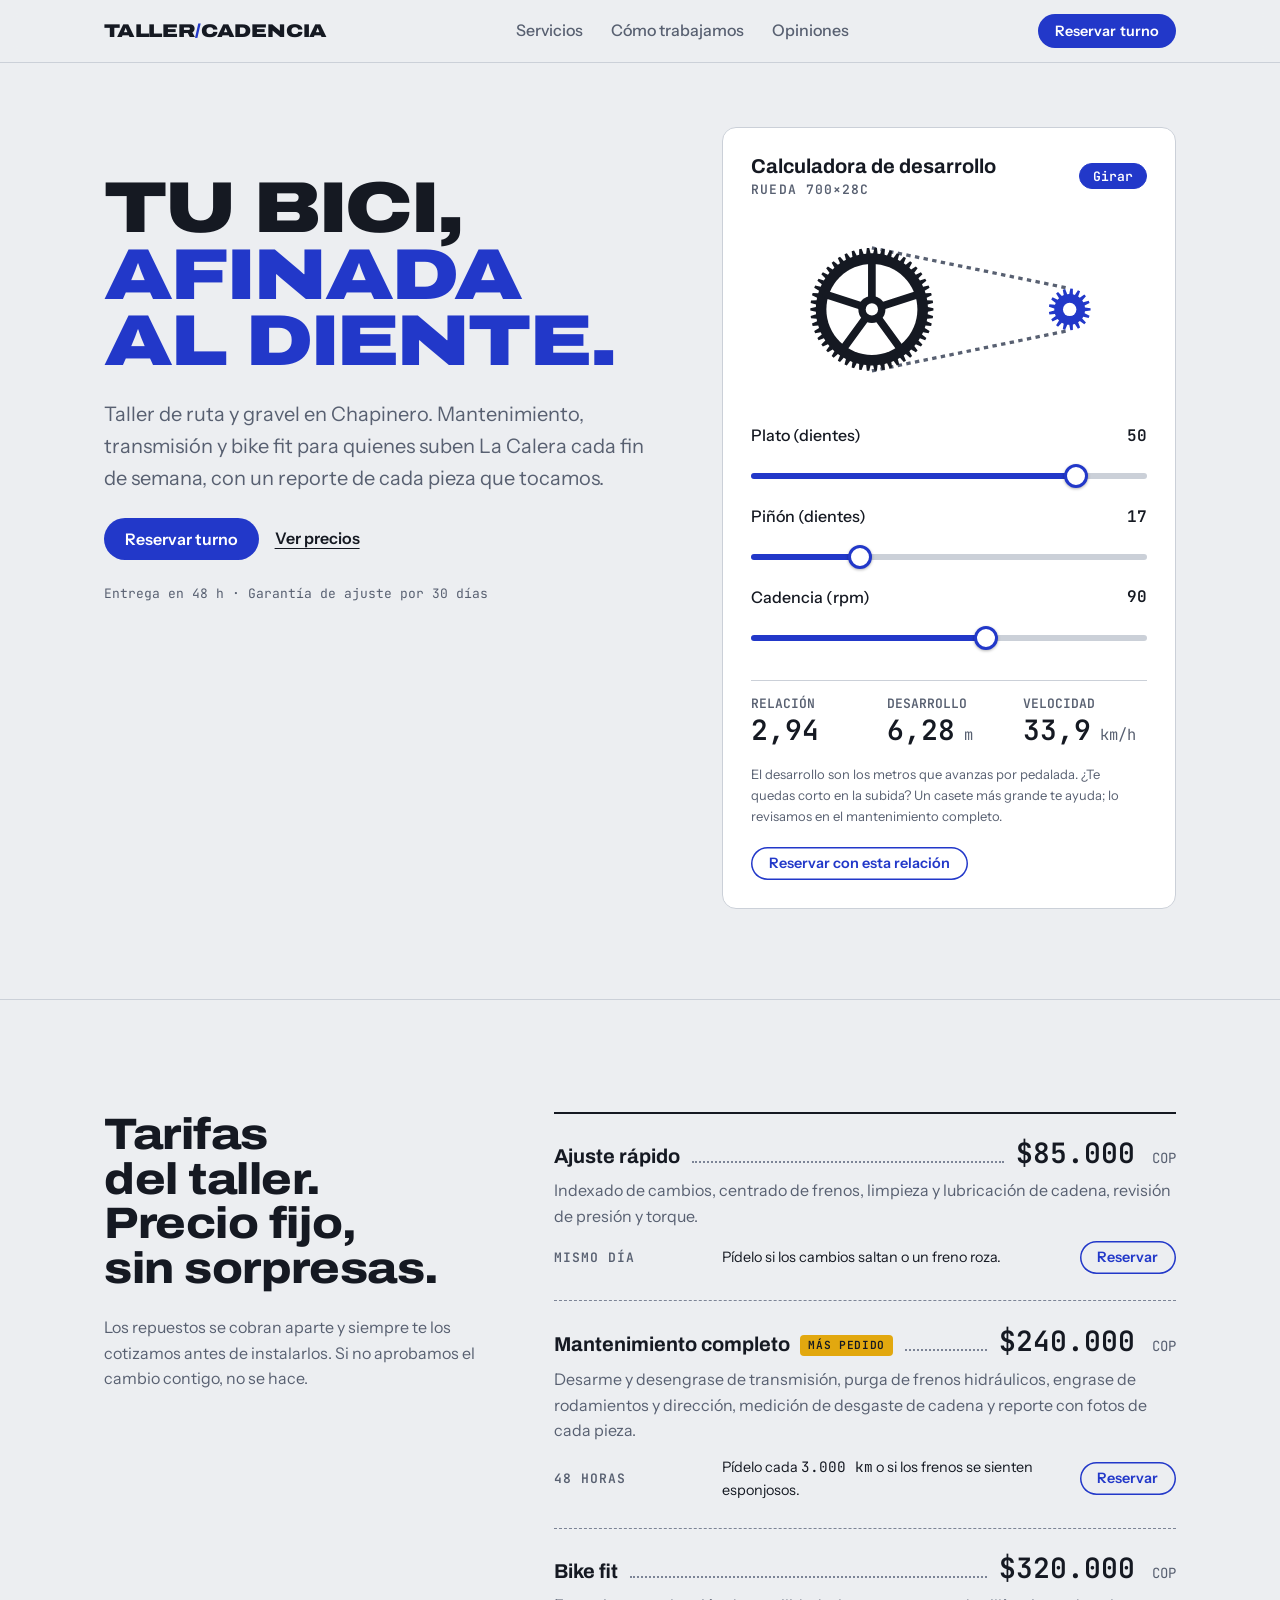
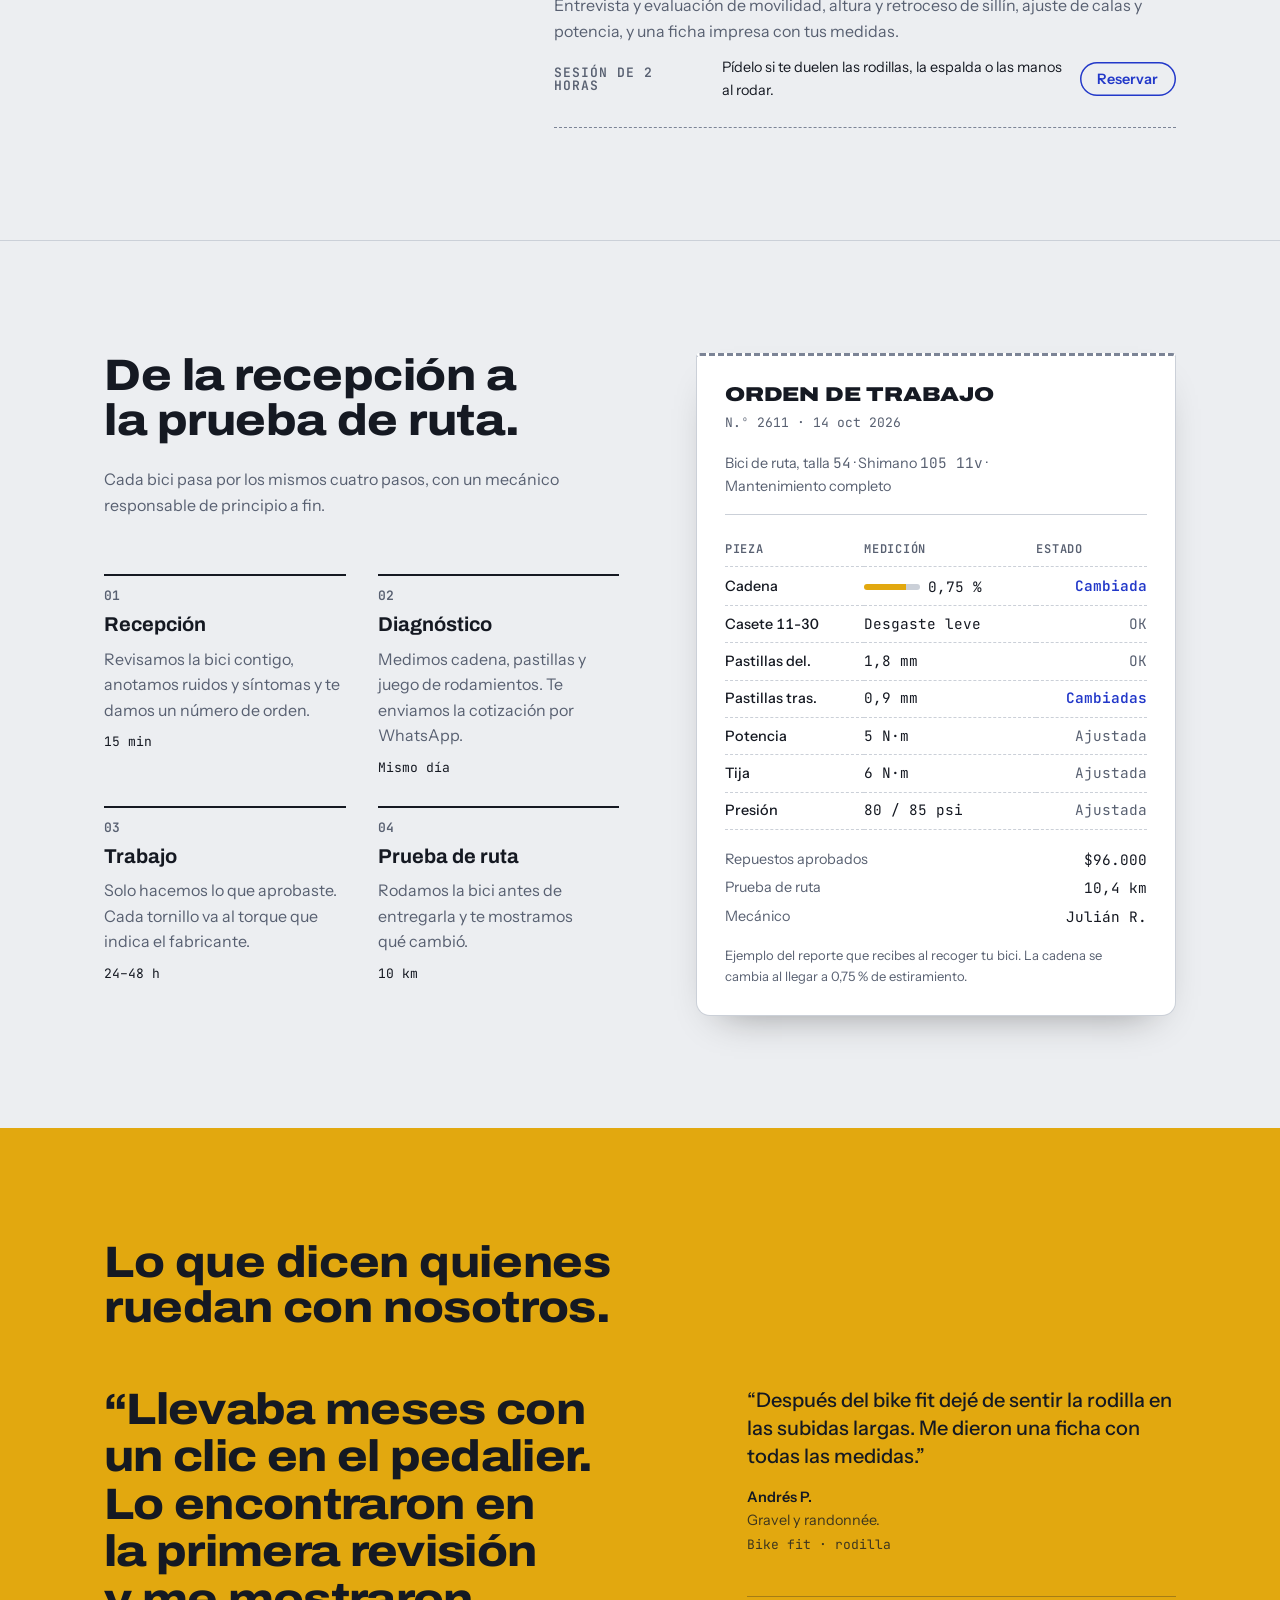
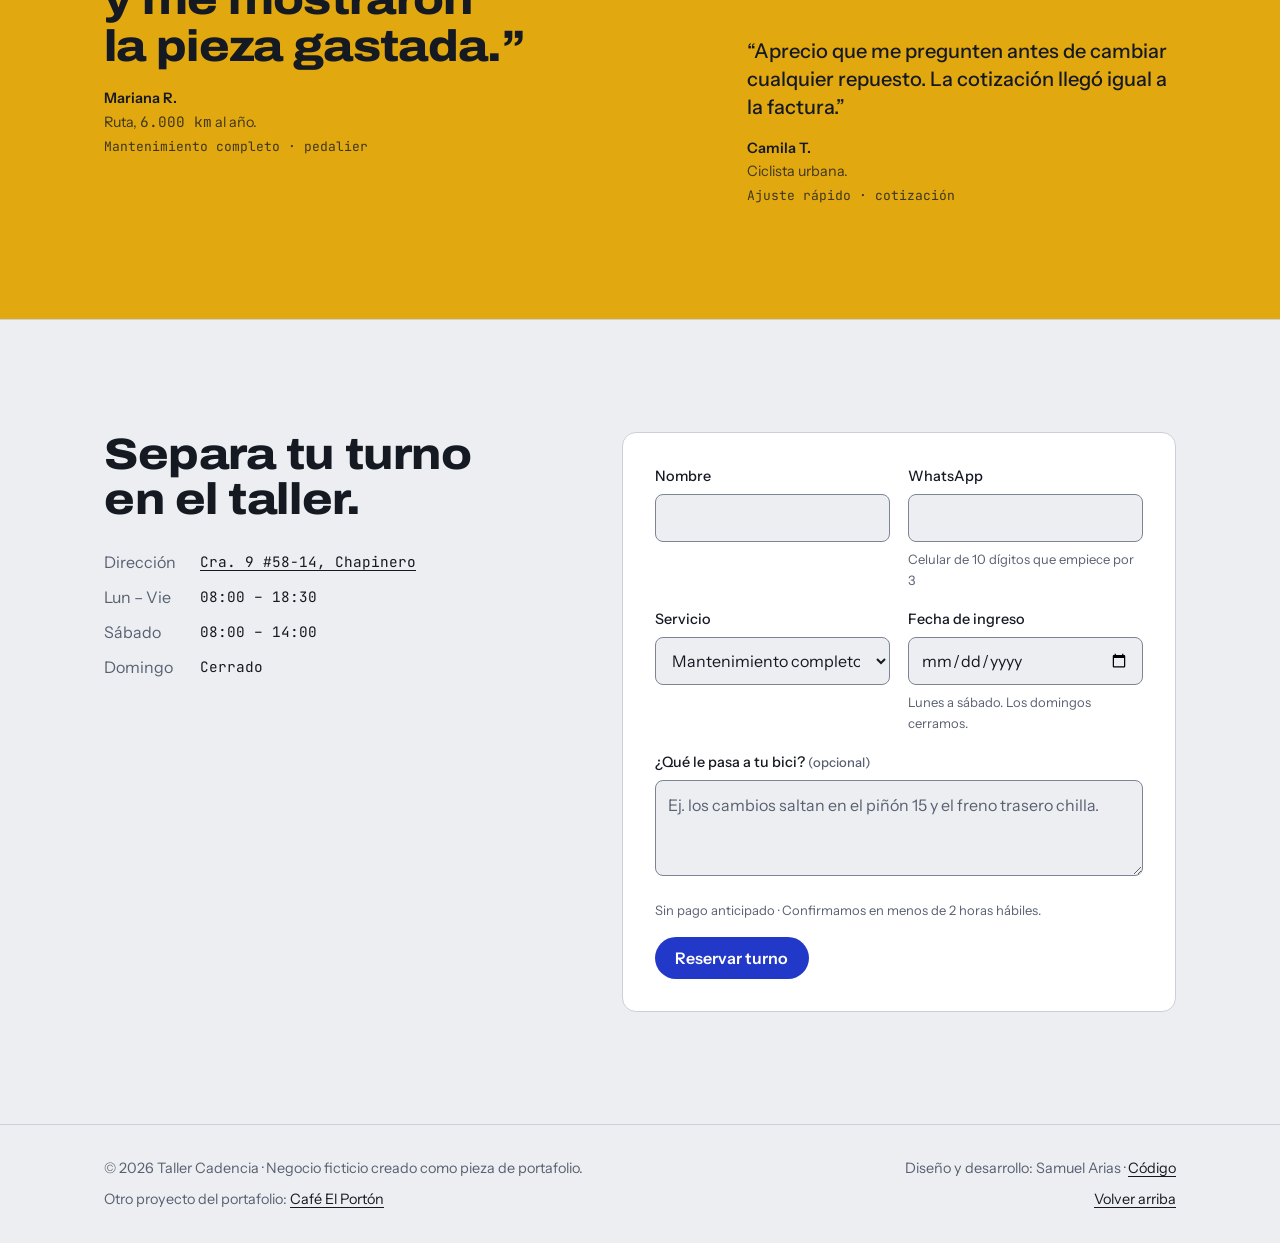
==== commit 67fa4034: "Enlazar Café El Portón desde el pie de página Co-Authored-By: Claude Opus 5.5 <noreply@anthropic.com" ====
--- a/index.html
+++ b/index.html
@@ -618,6 +618,7 @@
   <div class="wrap">
     <p>© 2026 Taller Cadencia · Negocio ficticio creado como pieza de portafolio.</p>
     <p>Diseño y desarrollo: Samuel Arias · <a href="https://github.com/SagazArias/sagazarias.github.io">Código</a></p>
+    <p>Otro proyecto del portafolio: <a href="cafe-el-porton/">Café El Portón</a></p>
     <a href="#inicio">Volver arriba</a>
   </div>
 </footer>
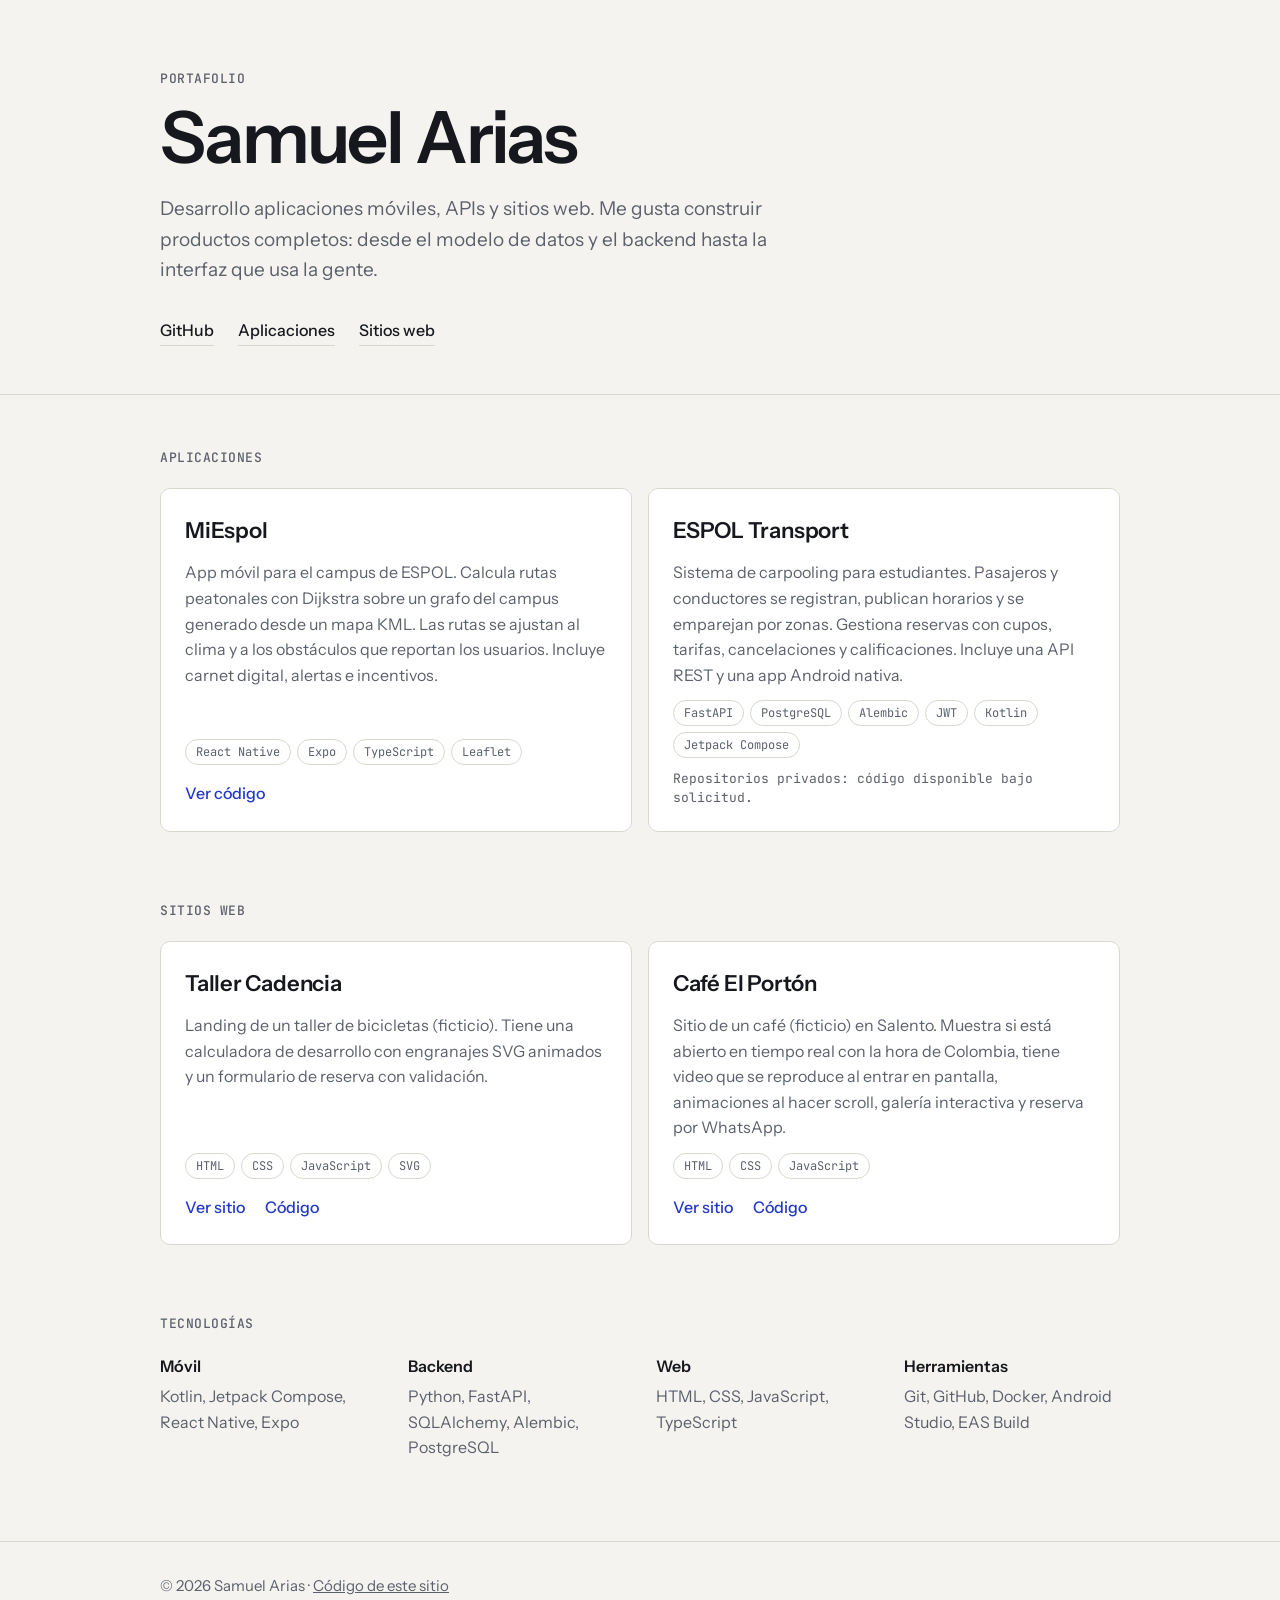
==== commit aa131bc4: "portada de portafolio en la raíz; Taller Cadencia pasa a /taller-cadencia/ Co-Authored-By: Claude Op" ====
--- a/index.html
+++ b/index.html
@@ -3,784 +3,161 @@
 <head>
 <meta charset="utf-8">
 <meta name="viewport" content="width=device-width, initial-scale=1, viewport-fit=cover">
-<title>Taller Cadencia</title>
-<meta name="description" content="Taller de bicicletas de ruta y gravel en Chapinero, Bogotá. Mantenimiento, ajuste fino y bike fit.">
+<title>Samuel Arias — Portafolio</title>
+<meta name="description" content="Portafolio de Samuel Arias: aplicaciones móviles, APIs y sitios web.">
 <link rel="preconnect" href="https://fonts.googleapis.com">
 <link rel="preconnect" href="https://fonts.gstatic.com" crossorigin>
-<link rel="stylesheet" href="https://fonts.googleapis.com/css2?family=Archivo:wdth,wght@100..125,700..900&family=Instrument+Sans:wght@400;500;600&family=JetBrains+Mono:wght@400;600&display=swap">
+<link rel="stylesheet" href="https://fonts.googleapis.com/css2?family=Instrument+Sans:wght@400;500;600&family=JetBrains+Mono:wght@400;500&display=swap">
 <style>
-/* Layout: hoja técnica de taller — columnas asimétricas, datos en monoespaciada, un solo momento interactivo (la calculadora de piñones) */
 :root {
-  --paper: #ECEEF1;
+  --bg: #F4F3EF;
   --surface: #FFFFFF;
-  --ink: #151922;
-  --muted: #586071;
-  --line: #CBD0D8;
-  --cobalt: #2238C9;
-  --on-cobalt: #FFFFFF;
-  --signal: #E2A80F;
-  --danger: #B42318;
-  --on-signal: #151922;
-  --focus: #2238C9;
-  --line-strong: #7C8496;
-  --sheet: #FFFFFF;
-  --font-display: "Archivo", "Arial Narrow", system-ui, sans-serif;
+  --ink: #16181D;
+  --muted: #5B606B;
+  --line: #D9D7D0;
+  --accent: #2238C9;
   --font-body: "Instrument Sans", system-ui, -apple-system, "Segoe UI", sans-serif;
-  --font-mono: "JetBrains Mono", ui-monospace, "Cascadia Mono", Consolas, monospace;
-  --step-dense: 0.75rem;
-  --step--1: 0.8125rem;
-  --step-small: 0.9rem;
-  --step-0: 1rem;
-  --step-1: 1.25rem;
-  --step-2: 1.75rem;
-  --step-3: clamp(2rem, 4vw, 2.75rem);
-  --step-4: clamp(2.6rem, 6vw, 4.5rem);
-  --max: 72rem;
-  --ease-out: cubic-bezier(0.23, 1, 0.32, 1);
+  --font-mono: "JetBrains Mono", ui-monospace, Consolas, monospace;
+  color-scheme: light dark;
 }
 @media (prefers-color-scheme: dark) {
-  :root:not([data-theme="light"]) {
-    --paper: #0E1117; --surface: #161A22; --ink: #E7EAF0; --muted: #9AA3B3;
-    --line: #2A303C; --cobalt: #7086FF; --on-cobalt: #0E1117; --signal: #F2C230; --danger: #FF7A66; --focus: #F2C230; --line-strong: #5E687C; --sheet: #1D222C;
-    color-scheme: dark;
+  :root {
+    --bg: #111317;
+    --surface: #181B21;
+    --ink: #ECEDEF;
+    --muted: #A0A5AF;
+    --line: #2B2F37;
+    --accent: #8C9BFF;
   }
 }
-:root[data-theme="dark"] {
-  --paper: #0E1117; --surface: #161A22; --ink: #E7EAF0; --muted: #9AA3B3;
-  --line: #2A303C; --cobalt: #7086FF; --on-cobalt: #0E1117; --signal: #F2C230; --danger: #FF7A66; --focus: #F2C230; --line-strong: #5E687C; --sheet: #1D222C;
-  color-scheme: dark;
-}
-
-* { box-sizing: border-box; }
-[hidden] { display: none !important; }
-html { scroll-behavior: smooth; }
+* { box-sizing: border-box; margin: 0; }
 body {
-  margin: 0;
-  background: var(--paper);
+  background: var(--bg);
   color: var(--ink);
-  font: 400 var(--step-0)/1.6 var(--font-body);
+  font: 400 1rem/1.6 var(--font-body);
   -webkit-font-smoothing: antialiased;
 }
-.wrap { max-width: var(--max); margin-inline: auto; padding-inline: clamp(16px, 4vw, 40px); }
-h1, h2, h3 { font-family: var(--font-display); line-height: 1.02; margin: 0; text-wrap: balance; }
-h2 { font-size: var(--step-3); font-weight: 800; font-stretch: 112%; letter-spacing: -0.01em; }
-h3 { font-size: var(--step-1); font-weight: 700; font-stretch: 100%; }
-p { margin: 0; max-width: 62ch; text-wrap: pretty; }
-::selection { background: var(--cobalt); color: var(--on-cobalt); }
 a { color: inherit; }
-.skip { position: absolute; left: 1rem; top: -4rem; z-index: 20; background: var(--surface); color: var(--ink); padding: 0.6rem 1rem; border-radius: 8px; }
-.skip:focus { top: calc(0.75rem + env(safe-area-inset-top, 0px)); }
-:focus-visible { outline: 3px solid var(--focus); outline-offset: 3px; border-radius: 4px; }
-.label {
-  font: 600 var(--step--1)/1 var(--font-mono);
-  text-transform: uppercase; letter-spacing: 0.08em; color: var(--muted);
+a:focus-visible { outline: 2px solid var(--accent); outline-offset: 3px; border-radius: 2px; }
+.wrap { max-width: 64rem; margin: 0 auto; padding: 0 1rem; }
+@media (min-width: 48rem) { .wrap { padding: 0 2rem; } }
+
+header { padding: 4.5rem 0 3rem; border-bottom: 1px solid var(--line); }
+.kicker { font: 500 .8125rem/1 var(--font-mono); color: var(--muted); letter-spacing: .04em; text-transform: uppercase; }
+h1 { font-size: clamp(2.5rem, 7vw, 4.5rem); font-weight: 600; line-height: 1.02; letter-spacing: -.03em; margin: 1rem 0 1.25rem; }
+.lead { font-size: 1.1875rem; color: var(--muted); max-width: 38rem; }
+.links { display: flex; flex-wrap: wrap; gap: .5rem 1.5rem; margin-top: 2rem; font-weight: 500; }
+.links a { text-decoration: none; border-bottom: 1px solid var(--line); padding-bottom: 2px; }
+.links a:hover { border-color: var(--accent); color: var(--accent); }
+
+section { padding: 3.5rem 0 1rem; }
+h2 { font: 500 .8125rem/1 var(--font-mono); color: var(--muted); letter-spacing: .04em; text-transform: uppercase; margin-bottom: 1.5rem; }
+
+.grid { display: grid; gap: 1rem; grid-template-columns: 1fr; }
+@media (min-width: 48rem) { .grid { grid-template-columns: 1fr 1fr; } }
+
+.card {
+  background: var(--surface);
+  border: 1px solid var(--line);
+  border-radius: 10px;
+  padding: 1.5rem;
+  display: flex;
+  flex-direction: column;
+  gap: .75rem;
+  transition: border-color .2s ease, transform .2s ease;
 }
-.mono { font-family: var(--font-mono); font-variant-numeric: tabular-nums; }
-section { padding-block: clamp(4rem, 9vw, 7rem); border-top: 1px solid var(--line); }
+.card:hover { border-color: var(--accent); }
+@media (prefers-reduced-motion: no-preference) { .card:hover { transform: translateY(-2px); } }
+.card h3 { font-size: 1.375rem; font-weight: 600; letter-spacing: -.01em; }
+.card p { color: var(--muted); }
+.tags { display: flex; flex-wrap: wrap; gap: .375rem; list-style: none; padding: 0; margin-top: auto; }
+.tags li { font: 400 .75rem/1 var(--font-mono); border: 1px solid var(--line); border-radius: 999px; padding: .375rem .625rem; color: var(--muted); }
+.actions { display: flex; flex-wrap: wrap; gap: .5rem 1.25rem; font-weight: 500; padding-top: .25rem; }
+.actions a { color: var(--accent); text-decoration: none; }
+.actions a:hover { text-decoration: underline; }
+.note { font: 400 .8125rem/1.4 var(--font-mono); color: var(--muted); }
 
-/* Nav */
-.nav {
-  position: sticky; top: env(safe-area-inset-top, 0px); z-index: 10;
-  background: color-mix(in srgb, var(--paper) 88%, transparent);
-  backdrop-filter: blur(8px);
-  border-bottom: 1px solid var(--line);
-}
-.nav .wrap { display: flex; align-items: center; justify-content: space-between; gap: 1rem; padding-block: 0.9rem; }
-.brand { font: 900 1.15rem/1 var(--font-display); font-stretch: 125%; text-decoration: none; letter-spacing: -0.01em; }
-.brand span { color: var(--cobalt); }
-.nav ul { display: flex; gap: 1.75rem; list-style: none; margin: 0; padding: 0; }
-.nav ul a { text-decoration: none; color: var(--muted); font-weight: 500; transition: color 150ms ease; }
-.nav ul a:hover { color: var(--ink); }
-.btn {
-  display: inline-flex; align-items: center; gap: 0.5rem;
-  padding: 0.8rem 1.3rem; border: 0; border-radius: 999px; cursor: pointer;
-  background: var(--cobalt); color: var(--on-cobalt);
-  font: 600 var(--step-0)/1 var(--font-body); text-decoration: none;
-  transition: transform 160ms var(--ease-out);
-}
-.btn:active { transform: scale(0.97); }
-.btn.ghost { justify-self: start; background: transparent; color: var(--cobalt); box-shadow: inset 0 0 0 1.5px var(--cobalt); padding: 0.6rem 1.1rem; font-size: var(--step-small); white-space: nowrap; }
-@media (hover: hover) and (pointer: fine) {
-  .btn:hover { transform: translateY(-2px); }
-  .btn:hover:active { transform: translateY(-2px) scale(0.97); }
-}
-.nav .btn { padding: 0.6rem 1.05rem; font-size: var(--step-small); gap: 0.3em; }
-@media (max-width: 760px) { .nav ul { display: none; } }
-/* En teléfonos muy angostos el mismo botón está en el hero */
-@media (max-width: 400px) {
-  .brand { font-size: var(--step-small); font-stretch: 100%; }
-  .nav .btn { padding-inline: 0.85rem; }
-  .nav .btn .long { display: none; }
-}
+.stack { display: grid; gap: 1rem 2rem; grid-template-columns: 1fr; padding-bottom: 1rem; }
+@media (min-width: 40rem) { .stack { grid-template-columns: repeat(2, 1fr); } }
+@media (min-width: 60rem) { .stack { grid-template-columns: repeat(4, 1fr); } }
+.stack dt { font-weight: 600; margin-bottom: .25rem; }
+.stack dd { color: var(--muted); margin: 0; }
 
-/* Hero */
-.hero { border-top: 0; padding-block: clamp(2rem, 5vw, 4rem) clamp(3.5rem, 7vw, 6rem); }
-.hero .wrap { display: grid; grid-template-columns: 1.1fr 0.9fr; gap: clamp(2rem, 5vw, 4rem); align-items: start; }
-/* el texto arranca a la altura del título de la calculadora */
-.hero-copy { padding-top: clamp(0rem, 4vw, 3rem); }
-.hero-copy { display: grid; gap: 1.5rem; min-width: 0; }
-.hero h1 {
-  font-size: var(--step-4); font-weight: 900; font-stretch: 125%;
-  letter-spacing: -0.025em; text-transform: uppercase; line-height: 0.92;
-}
-.hero h1 em { font-style: normal; color: var(--cobalt); display: block; }
-/* "al diente" va junto donde cabe; en teléfonos angostos se deja partir */
-@media (min-width: 480px) { .hero h1 .keep { white-space: nowrap; } }
-.hero-copy > p { font-size: var(--step-1); color: var(--muted); }
-.hero-actions { display: flex; flex-wrap: wrap; gap: 1rem; align-items: center; }
-.link { font-weight: 600; text-underline-offset: 4px; }
-.hero-copy > .hero-note { font: 400 var(--step--1)/1.5 var(--font-mono); color: var(--muted); }
-@media (max-width: 860px) { .hero .wrap { grid-template-columns: 1fr; } }
-
-/* Calculadora */
-.calc {
-  background: var(--surface); border: 1px solid var(--line); border-radius: 14px;
-  padding: clamp(1.25rem, 3vw, 1.75rem); display: grid; gap: 1.25rem; min-width: 0;
-}
-.calc-title { font-size: var(--step-1); font-weight: 700; font-stretch: 100%; letter-spacing: 0; }
-.calc-head { display: grid; grid-template-columns: 1fr auto; gap: 0.4rem 1rem; align-items: center; }
-.calc-head .label { grid-row: 2; }
-.calc-head .toggle { grid-row: 1 / 3; grid-column: 2; }
-.drivetrain { width: 100%; height: auto; display: block; }
-.drivetrain .ring { fill: var(--ink); }
-.drivetrain .cog { fill: var(--cobalt); }
-.drivetrain .hole { fill: var(--surface); }
-.drivetrain .arm { stroke: var(--ink); stroke-width: 7; stroke-linecap: round; }
-.drivetrain .chain { fill: none; stroke: var(--muted); stroke-width: 3; stroke-dasharray: 4 4; }
-/* La rotación la maneja WAAPI en el script para cambiar de velocidad sin saltos */
-.spin { transform-box: fill-box; transform-origin: center; }
-.toggle { background: none; border: 1px solid var(--line); border-radius: 999px; padding: 0.35rem 0.8rem; color: var(--ink); font: 600 var(--step--1)/1 var(--font-mono); cursor: pointer; }
-.toggle:hover { border-color: var(--cobalt); }
-.toggle { transition: border-color 150ms ease, background-color 150ms ease, transform 160ms var(--ease-out); }
-.toggle[aria-pressed="true"] { background: var(--cobalt); border-color: var(--cobalt); color: var(--on-cobalt); }
-.toggle:active { transform: scale(0.97); }
-@media (pointer: coarse) {
-  .btn, .toggle { min-height: 44px; }
-  .link, footer a, .info dd a { display: inline-block; padding-block: 0.65rem; }
-}
-@keyframes rise { from { opacity: 0; transform: translateY(12px); } }
-@keyframes fade { from { opacity: 0; } }
-.hero-copy > *, .hero .calc { animation: rise 500ms var(--ease-out) both; }
-.hero-copy > :nth-child(2) { animation-delay: 60ms; }
-.hero-copy > :nth-child(3) { animation-delay: 120ms; }
-.hero-copy > :nth-child(4) { animation-delay: 180ms; }
-.hero .calc { animation-delay: 160ms; }
-@media (prefers-reduced-motion: reduce) {
-  html { scroll-behavior: auto; }
-  .hero-copy > *, .hero .calc { animation-name: fade; }
-}
-.sliders { display: grid; gap: 0.35rem; }
-.slider { display: grid; grid-template-columns: 1fr auto; gap: 0.35rem 1rem; align-items: center; }
-.slider label { font-weight: 500; }
-.slider output { font: 600 var(--step-0)/1 var(--font-mono); font-variant-numeric: tabular-nums; }
-.slider input {
-  grid-column: 1 / -1; width: 100%; height: 44px; margin: 0; cursor: pointer;
-  -webkit-appearance: none; appearance: none; background: transparent;
-  touch-action: pan-y; /* un swipe vertical sobre el slider desplaza la página */
-}
-.slider input::-webkit-slider-runnable-track {
-  height: 6px; border-radius: 999px;
-  background: linear-gradient(var(--cobalt), var(--cobalt)) 0 / var(--fill, 50%) 100% no-repeat, var(--line);
-}
-.slider input::-webkit-slider-thumb {
-  -webkit-appearance: none; width: 24px; height: 24px; margin-top: -9px; border-radius: 50%;
-  background: var(--surface); border: 3px solid var(--cobalt); box-shadow: 0 1px 3px rgb(0 0 0 / 0.3);
-}
-.slider input::-moz-range-track { height: 6px; border-radius: 999px; background: var(--line); }
-.slider input::-moz-range-progress { height: 6px; border-radius: 999px; background: var(--cobalt); }
-.slider input::-moz-range-thumb { width: 18px; height: 18px; border-radius: 50%; background: var(--surface); border: 3px solid var(--cobalt); }
-.readout { display: grid; grid-template-columns: repeat(3, 1fr); border-top: 1px solid var(--line); padding-top: 1rem; gap: 0.75rem; }
-.readout div { display: grid; gap: 0.4rem; min-width: 0; }
-.readout .label { font-size: clamp(11px, 2.9vw, 0.8125rem); letter-spacing: 0; overflow-wrap: anywhere; }
-.readout strong { font: 600 clamp(1.1rem, 5vw, 1.75rem)/1 var(--font-mono); font-variant-numeric: tabular-nums; }
-.readout strong small { font-size: max(0.55em, 11px); color: var(--muted); font-weight: 400; }
-.calc-note { font-size: var(--step--1); color: var(--muted); }
-
-/* Secciones */
-.sec-head { display: grid; grid-template-columns: 1fr 1.2fr; gap: 1.5rem 3rem; align-items: end; margin-bottom: clamp(2rem, 5vw, 3.5rem); }
-.sec-head p { color: var(--muted); }
-.sec-head.solo { grid-template-columns: 1fr; }
-.sec-head.solo h2 { max-width: 18ch; }
-@media (max-width: 760px) { .sec-head { grid-template-columns: 1fr; } }
-
-/* Servicios: tarifario de taller, como la lista de precios colgada en la pared */
-.pricing { display: grid; grid-template-columns: minmax(0, 0.75fr) minmax(0, 1.25fr); gap: clamp(2rem, 6vw, 5rem); align-items: start; }
-.pricing .sec-head { grid-template-columns: 1fr; margin: 0; position: sticky; top: calc(6rem + env(safe-area-inset-top, 0px)); }
-.tariff { border-top: 2px solid var(--ink); }
-.service { display: grid; gap: 0.7rem; padding-block: 1.6rem; border-bottom: 1px dashed var(--line-strong); min-width: 0; }
-.tariff-line { display: flex; align-items: baseline; gap: 0.75rem; }
-.tariff-line h3 { font-size: var(--step-1); }
-.leader { flex: 1 1 2rem; min-width: 2rem; border-bottom: 2px dotted var(--line-strong); }
-.service .price { font: 600 var(--step-2)/1 var(--font-mono); font-variant-numeric: tabular-nums; white-space: nowrap; }
-.service .price small { font-size: 0.5em; color: var(--muted); font-weight: 400; }
-.tariff-includes { color: var(--muted); }
-.tariff-meta { display: grid; grid-template-columns: 9.5rem minmax(0, 1fr) auto; align-items: center; gap: 0.5rem 1rem; }
-.tariff-when { font-size: var(--step-small); }
-.badge {
-  margin-left: 0.4rem; vertical-align: middle; display: inline-block; white-space: nowrap;
-  font: 600 0.7rem/1 var(--font-mono); text-transform: uppercase; letter-spacing: 0.06em;
-  background: var(--signal); color: var(--on-signal); padding: 0.3rem 0.5rem; border-radius: 4px;
-}
-@media (max-width: 860px) {
-  .pricing { grid-template-columns: 1fr; }
-  .pricing .sec-head { position: static; }
-}
-@media (max-width: 520px) {
-  .tariff-line { flex-wrap: wrap; row-gap: 0.4rem; }
-  .leader { display: none; }
-  .service .price { flex-basis: 100%; }
-  .tariff-meta { grid-template-columns: 1fr; }
-}
-
-/* Proceso: secuencia real, por eso va numerada */
-.steps { list-style: none; margin: 0; padding: 0; display: grid; grid-template-columns: repeat(4, 1fr); gap: 2rem; counter-reset: step; }
-.steps li { counter-increment: step; display: grid; gap: 0.75rem; align-content: start; }
-.steps li::before {
-  content: counter(step, decimal-leading-zero);
-  font: 600 var(--step--1)/1 var(--font-mono); color: var(--muted);
-  border-top: 2px solid var(--ink); padding-top: 0.8rem;
-}
-.steps p { color: var(--muted); }
-.process { display: grid; grid-template-columns: 1fr minmax(0, 30rem); gap: clamp(2.5rem, 6vw, 5rem); align-items: start; }
-.process .steps { grid-template-columns: repeat(2, 1fr); }
-@media (max-width: 960px) { .process { grid-template-columns: 1fr; } }
-
-/* Orden de trabajo: la pieza que el taller promete, mostrada */
-.ticket {
-  margin: 0; background: var(--sheet); border: 1px solid var(--line); border-top: 3px dashed var(--line-strong);
-  border-radius: 4px 4px 14px 14px; padding: clamp(1.25rem, 3vw, 1.75rem); display: grid; gap: 1.1rem; min-width: 0;
-  box-shadow: 0 18px 40px -24px rgb(0 0 0 / 0.45);
-}
-.ticket-head { display: flex; flex-wrap: wrap; justify-content: space-between; align-items: baseline; gap: 0.5rem 1rem; }
-.ticket-head h3 { font-size: var(--step-1); font-weight: 900; font-stretch: 125%; text-transform: uppercase; letter-spacing: -0.01em; }
-.ticket-head .mono { font-size: var(--step--1); color: var(--muted); }
-.ticket-bike { font-size: var(--step-small); color: var(--muted); border-bottom: 1px solid var(--line); padding-bottom: 1rem; }
-.ticket-scroll { overflow-x: auto; }
-.ticket table { width: 100%; border-collapse: collapse; font: 400 var(--step-small)/1.3 var(--font-mono); font-variant-numeric: tabular-nums; }
-.ticket th, .ticket td { text-align: left; padding: 0.55rem 0.5rem 0.55rem 0; border-bottom: 1px dashed var(--line); white-space: nowrap; }
-.ticket thead th { font-size: var(--step-dense); text-transform: uppercase; letter-spacing: 0.06em; color: var(--muted); font-weight: 600; }
-.ticket tbody th { font-family: var(--font-body); font-weight: 500; }
-.ticket td:last-child { text-align: right; padding-right: 0; color: var(--muted); }
-.ticket td.changed { color: var(--cobalt); font-weight: 600; }
-.wear { display: inline-flex; align-items: center; gap: 0.5rem; }
-.wear::before {
-  content: ""; width: 3.5rem; height: 6px; border-radius: 999px;
-  background: linear-gradient(var(--signal), var(--signal)) 0 / var(--wear) 100% no-repeat, var(--line);
-}
-.ticket-foot { margin: 0; display: grid; grid-template-columns: auto 1fr; gap: 0.35rem 1rem; font-size: var(--step-small); }
-.ticket-foot dt { color: var(--muted); }
-.ticket-foot dd { margin: 0; text-align: right; font-family: var(--font-mono); font-variant-numeric: tabular-nums; }
-.ticket figcaption { font-size: var(--step--1); color: var(--muted); }
-@media (max-width: 480px) {
-  .process .steps { grid-template-columns: 1fr; }
-  .ticket { padding: 1rem; }
-  .ticket table { font-size: var(--step-dense); }
-  .ticket tbody th { white-space: normal; }
-  .wear::before { width: 2rem; }
-}
-.steps .time { font: 400 var(--step--1)/1 var(--font-mono); color: var(--ink); }
-@media (max-width: 860px) { .steps { grid-template-columns: repeat(2, 1fr); } }
-@media (max-width: 480px) { .steps { grid-template-columns: 1fr; } }
-
-/* Testimonios */
-/* Amarillo = el color de marcar y medir en el taller; aquí ocupa una franja completa */
-.voices { background: var(--signal); color: var(--on-signal); border-top: 0; }
-.voices ::selection { background: var(--on-signal); color: var(--signal); }
-.quotes { display: grid; grid-template-columns: 1.35fr 1fr; gap: 2.5rem 4rem; }
-.quotes figure { margin: 0; display: grid; gap: 1rem; align-content: start; }
-.quotes figure:not(.lead) + figure { border-top: 1px solid color-mix(in srgb, var(--on-signal) 30%, var(--signal)); padding-top: 2.5rem; }
-.quotes .lead { grid-row: span 2; }
-.quotes blockquote { margin: 0; font: 500 var(--step-1)/1.4 var(--font-body); text-wrap: pretty; }
-.quotes .lead blockquote { font: 800 var(--step-3)/1.08 var(--font-display); font-stretch: 112%; letter-spacing: -0.015em; text-wrap: balance; }
-.quotes figcaption { color: color-mix(in srgb, var(--on-signal) 80%, var(--signal)); font-size: var(--step-small); }
-.quotes figcaption b { color: var(--on-signal); font-weight: 600; display: block; }
-.quotes figcaption .tag { display: block; font-family: var(--font-mono); font-size: var(--step--1); margin-top: 0.2rem; }
-@media (max-width: 860px) {
-  .quotes { grid-template-columns: 1fr; }
-  .quotes .lead { grid-row: auto; }
-  .quotes .lead blockquote { font-size: var(--step-2); }
-  .quotes figure + figure { border-top: 1px solid color-mix(in srgb, var(--on-signal) 30%, var(--signal)); padding-top: 2rem; }
-}
-
-/* Reserva */
-.booking .wrap { display: grid; grid-template-columns: 0.9fr 1.1fr; gap: clamp(2rem, 5vw, 4rem); }
-.info { display: grid; gap: 1.75rem; align-content: start; }
-.info dl { margin: 0; display: grid; grid-template-columns: auto 1fr; gap: 0.6rem 1.5rem; }
-.info dt { color: var(--muted); }
-.info dd { margin: 0; font-family: var(--font-mono); font-variant-numeric: tabular-nums; font-size: var(--step-small); }
-.info dd a { color: var(--ink); text-underline-offset: 3px; }
-form {
-  background: var(--surface); border: 1px solid var(--line); border-radius: 14px;
-  padding: clamp(1.25rem, 3vw, 2rem); display: grid; grid-template-columns: 1fr 1fr; gap: 1.1rem;
-}
-.field { display: grid; gap: 0.4rem; min-width: 0; align-content: start; }
-.field.full { grid-column: 1 / -1; }
-.field label { font-weight: 500; font-size: var(--step-small); }
-input:not([type="range"]), select, textarea {
-  font: inherit; color: var(--ink); background: var(--paper);
-  border: 1px solid var(--line-strong); border-radius: 8px; padding: 0.7rem 0.8rem; width: 100%;
-  caret-color: var(--cobalt);
-}
-::placeholder { color: var(--muted); opacity: 1; }
-input:not([type="range"]), select { height: 3rem; }
-textarea { resize: vertical; min-height: 6rem; }
-input:focus-visible, select:focus-visible, textarea:focus-visible { outline: 2px solid var(--cobalt); outline-offset: 1px; }
-.hint { font-size: var(--step--1); color: var(--muted); }
-.field input[aria-invalid="true"] { border-color: var(--danger); }
-.err-field { font-size: var(--step--1); color: var(--danger); }
-.err { grid-column: 1 / -1; font-size: var(--step--1); color: var(--danger); }
-.form-foot { grid-column: 1 / -1; display: flex; flex-wrap: wrap; gap: 1rem; align-items: center; justify-content: space-between; }
-/* La confirmación es el talón de la orden de trabajo: mismo lenguaje que la orden del proceso */
-.success {
-  grid-column: 1 / -1; display: grid; gap: 0.9rem; padding: 1.1rem 1.25rem;
-  background: var(--paper); border: 1px solid var(--line); border-top: 3px dashed var(--line-strong);
-  border-radius: 4px 4px 14px 14px; overflow-wrap: anywhere;
-}
-.success:focus { outline: none; }
-.stub-head { display: flex; flex-wrap: wrap; justify-content: space-between; align-items: baseline; gap: 0.25rem 1rem; }
-.stub-head h3 { font-size: var(--step-1); font-weight: 900; font-stretch: 125%; text-transform: uppercase; letter-spacing: -0.01em; }
-.stub-head .mono { font-size: var(--step--1); color: var(--muted); }
-.stub-rows { margin: 0; display: grid; grid-template-columns: auto 1fr; gap: 0.4rem 1rem; font-size: var(--step-small); }
-.stub-rows dt { color: var(--muted); }
-.stub-rows dd { margin: 0; font-family: var(--font-mono); font-variant-numeric: tabular-nums; text-align: right; }
-.stub-next { font-size: var(--step-small); }
-@media (max-width: 480px) { .stub-rows { grid-template-columns: 1fr; gap: 0.1rem; } .stub-rows dd { text-align: left; margin-bottom: 0.5rem; } }
-.success, .err { transition: opacity 200ms var(--ease-out), transform 200ms var(--ease-out); }
-@starting-style { .success, .err { opacity: 0; transform: translateY(4px); } }
-@media (prefers-reduced-motion: reduce) { @starting-style { .success, .err { transform: none; } } }
-@media (max-width: 860px) { .booking .wrap { grid-template-columns: 1fr; } }
-@media (max-width: 520px) { form { grid-template-columns: 1fr; } .form-foot .btn { width: 100%; justify-content: center; } }
-
-.sr-only { position: absolute; width: 1px; height: 1px; margin: -1px; overflow: hidden; clip-path: inset(50%); white-space: nowrap; }
-footer { border-top: 1px solid var(--line); padding-block: 2rem; color: var(--muted); font-size: var(--step-small); }
-footer .wrap { display: flex; flex-wrap: wrap; justify-content: space-between; gap: 0.5rem 1.5rem; }
-footer p { max-width: none; }
-footer a { color: var(--ink); text-underline-offset: 3px; }
+footer { margin-top: 3rem; padding: 2rem 0 3rem; border-top: 1px solid var(--line); color: var(--muted); font-size: .9375rem; }
 </style>
 </head>
 <body>
-<a class="skip" href="#inicio">Saltar al contenido</a>
-
-<header class="nav">
+<header>
   <div class="wrap">
-    <a class="brand" href="#inicio">TALLER<span>/</span>CADENCIA</a>
-    <nav aria-label="Principal">
-      <ul>
-        <li><a href="#servicios">Servicios</a></li>
-        <li><a href="#proceso">Cómo trabajamos</a></li>
-        <li><a href="#opiniones">Opiniones</a></li>
-      </ul>
+    <p class="kicker">Portafolio</p>
+    <h1>Samuel Arias</h1>
+    <p class="lead">Desarrollo aplicaciones móviles, APIs y sitios web. Me gusta construir productos completos: desde el modelo de datos y el backend hasta la interfaz que usa la gente.</p>
+    <nav class="links" aria-label="Enlaces">
+      <a href="https://github.com/SagazArias">GitHub</a>
+      <a href="#apps">Aplicaciones</a>
+      <a href="#web">Sitios web</a>
     </nav>
-    <a class="btn" href="#reserva" aria-label="Reservar turno">Reservar<span class="long">turno</span></a>
   </div>
 </header>
 
-<main id="inicio">
-  <section class="hero">
+<main>
+  <section id="apps">
     <div class="wrap">
-      <div class="hero-copy">
-        <h1>Tu bici, <em>afinada <span class="keep">al diente.</span></em></h1>
-        <p>Taller de ruta y gravel en Chapinero. Mantenimiento, transmisión y bike fit para quienes suben La Calera cada fin de semana, con un reporte de cada pieza que tocamos.</p>
-        <div class="hero-actions">
-          <a class="btn" href="#reserva">Reservar turno</a>
-          <a class="link" href="#servicios">Ver precios</a>
-        </div>
-        <p class="hero-note">Entrega en 48 h · Garantía de ajuste por 30 días</p>
-      </div>
-
-      <div class="calc" role="group" aria-labelledby="calc-title">
-        <div class="calc-head">
-          <h2 id="calc-title" class="calc-title">Calculadora de desarrollo</h2>
-          <span class="label">Rueda 700×28c</span>
-          <button class="toggle" id="spin-toggle" type="button" aria-pressed="true">Girar</button>
-        </div>
-        <svg class="drivetrain" viewBox="0 0 360 170" role="img" aria-label="Plato y piñón girando según la relación elegida">
-          <path class="chain" d="M110 30 L290 62 M110 140 L290 108"></path>
-          <g id="ring" class="spin"></g>
-          <g id="cog" class="spin"></g>
-        </svg>
-        <div class="sliders">
-          <div class="slider">
-            <label for="chainring">Plato (dientes)</label><output id="chainring-out" for="chainring">50</output>
-            <input id="chainring" type="range" min="34" max="53" value="50">
-          </div>
-          <div class="slider">
-            <label for="sprocket">Piñón (dientes)</label><output id="sprocket-out" for="sprocket">17</output>
-            <input id="sprocket" type="range" min="11" max="34" value="17">
-          </div>
-          <div class="slider">
-            <label for="rpm">Cadencia (rpm)</label><output id="rpm-out" for="rpm">90</output>
-            <input id="rpm" type="range" min="60" max="110" value="90">
-          </div>
-        </div>
-        <div class="readout">
-          <div><span class="label">Relación</span><strong id="ratio">2,94</strong></div>
-          <div><span class="label">Desarrollo</span><strong id="dev">6,28<small> m</small></strong></div>
-          <div><span class="label">Velocidad</span><strong id="speed">33,9<small> km/h</small></strong></div>
-        </div>
-        <p class="sr-only" id="calc-status" aria-live="polite"></p>
-        <p class="calc-note">El desarrollo son los metros que avanzas por pedalada. ¿Te quedas corto en la subida? Un casete más grande te ayuda; lo revisamos en el mantenimiento completo.</p>
-        <a class="btn ghost" id="fit-link" href="#reserva">Reservar con esta relación</a>
+      <h2>Aplicaciones</h2>
+      <div class="grid">
+        <article class="card">
+          <h3>MiEspol</h3>
+          <p>App móvil para el campus de ESPOL. Calcula rutas peatonales con Dijkstra sobre un grafo del campus generado desde un mapa KML. Las rutas se ajustan al clima y a los obstáculos que reportan los usuarios. Incluye carnet digital, alertas e incentivos.</p>
+          <ul class="tags"><li>React Native</li><li>Expo</li><li>TypeScript</li><li>Leaflet</li></ul>
+          <div class="actions"><a href="https://github.com/SagazArias/MiEspol-">Ver código</a></div>
+        </article>
+        <article class="card">
+          <h3>ESPOL Transport</h3>
+          <p>Sistema de carpooling para estudiantes. Pasajeros y conductores se registran, publican horarios y se emparejan por zonas. Gestiona reservas con cupos, tarifas, cancelaciones y calificaciones. Incluye una API REST y una app Android nativa.</p>
+          <ul class="tags"><li>FastAPI</li><li>PostgreSQL</li><li>Alembic</li><li>JWT</li><li>Kotlin</li><li>Jetpack Compose</li></ul>
+          <p class="note">Repositorios privados: código disponible bajo solicitud.</p>
+        </article>
       </div>
     </div>
   </section>
 
-  <section id="servicios">
+  <section id="web">
     <div class="wrap">
-      <div class="pricing">
-        <div class="sec-head">
-          <h2>Tarifas del taller. Precio fijo, sin sorpresas.</h2>
-          <p>Los repuestos se cobran aparte y siempre te los cotizamos antes de instalarlos. Si no aprobamos el cambio contigo, no se hace.</p>
-        </div>
-        <div class="tariff">
-        <article class="service">
-          <div class="tariff-line">
-            <h3>Ajuste rápido</h3>
-            <span class="leader" aria-hidden="true"></span>
-            <div class="price">$85.000 <small>COP</small></div>
-          </div>
-          <p class="tariff-includes">Indexado de cambios, centrado de frenos, limpieza y lubricación de cadena, revisión de presión y torque.</p>
-          <div class="tariff-meta">
-            <span class="label">Mismo día</span>
-            <span class="tariff-when">Pídelo si los cambios saltan o un freno roza.</span>
-            <a class="btn ghost" href="#reserva" data-service="Ajuste rápido" aria-label="Reservar ajuste rápido">Reservar</a>
-          </div>
+      <h2>Sitios web</h2>
+      <div class="grid">
+        <article class="card">
+          <h3>Taller Cadencia</h3>
+          <p>Landing de un taller de bicicletas (ficticio). Tiene una calculadora de desarrollo con engranajes SVG animados y un formulario de reserva con validación.</p>
+          <ul class="tags"><li>HTML</li><li>CSS</li><li>JavaScript</li><li>SVG</li></ul>
+          <div class="actions"><a href="taller-cadencia/">Ver sitio</a><a href="https://github.com/SagazArias/sagazarias.github.io/tree/main/taller-cadencia">Código</a></div>
         </article>
-        <article class="service featured">
-          <div class="tariff-line">
-            <h3>Mantenimiento completo <span class="badge">Más pedido</span></h3>
-            <span class="leader" aria-hidden="true"></span>
-            <div class="price">$240.000 <small>COP</small></div>
-          </div>
-          <p class="tariff-includes">Desarme y desengrase de transmisión, purga de frenos hidráulicos, engrase de rodamientos y dirección, medición de desgaste de cadena y reporte con fotos de cada pieza.</p>
-          <div class="tariff-meta">
-            <span class="label">48 horas</span>
-            <span class="tariff-when">Pídelo cada <span class="mono">3.000 km</span> o si los frenos se sienten esponjosos.</span>
-            <a class="btn ghost" href="#reserva" data-service="Mantenimiento completo" aria-label="Reservar mantenimiento completo">Reservar</a>
-          </div>
+        <article class="card">
+          <h3>Café El Portón</h3>
+          <p>Sitio de un café (ficticio) en Salento. Muestra si está abierto en tiempo real con la hora de Colombia, tiene video que se reproduce al entrar en pantalla, animaciones al hacer scroll, galería interactiva y reserva por WhatsApp.</p>
+          <ul class="tags"><li>HTML</li><li>CSS</li><li>JavaScript</li></ul>
+          <div class="actions"><a href="cafe-el-porton/">Ver sitio</a><a href="https://github.com/SagazArias/sagazarias.github.io/tree/main/cafe-el-porton">Código</a></div>
         </article>
-        <article class="service">
-          <div class="tariff-line">
-            <h3>Bike fit</h3>
-            <span class="leader" aria-hidden="true"></span>
-            <div class="price">$320.000 <small>COP</small></div>
-          </div>
-          <p class="tariff-includes">Entrevista y evaluación de movilidad, altura y retroceso de sillín, ajuste de calas y potencia, y una ficha impresa con tus medidas.</p>
-          <div class="tariff-meta">
-            <span class="label">Sesión de 2 horas</span>
-            <span class="tariff-when">Pídelo si te duelen las rodillas, la espalda o las manos al rodar.</span>
-            <a class="btn ghost" href="#reserva" data-service="Bike fit" aria-label="Reservar bike fit">Reservar</a>
-          </div>
-        </article>
-        </div>
       </div>
     </div>
   </section>
 
-  <section id="proceso">
+  <section id="stack">
     <div class="wrap">
-      <div class="process">
-      <div class="process-copy">
-      <div class="sec-head solo">
-        <h2>De la recepción a la prueba de ruta.</h2>
-        <p>Cada bici pasa por los mismos cuatro pasos, con un mecánico responsable de principio a fin.</p>
-      </div>
-      <ol class="steps">
-        <li><h3>Recepción</h3><p>Revisamos la bici contigo, anotamos ruidos y síntomas y te damos un número de orden.</p><span class="time">15 min</span></li>
-        <li><h3>Diagnóstico</h3><p>Medimos cadena, pastillas y juego de rodamientos. Te enviamos la cotización por WhatsApp.</p><span class="time">Mismo día</span></li>
-        <li><h3>Trabajo</h3><p>Solo hacemos lo que aprobaste. Cada tornillo va al torque que indica el fabricante.</p><span class="time">24–48 h</span></li>
-        <li><h3>Prueba de ruta</h3><p>Rodamos la bici antes de entregarla y te mostramos qué cambió.</p><span class="time">10 km</span></li>
-      </ol>
-      </div>
-
-      <figure class="ticket">
-        <div class="ticket-head">
-          <h3>Orden de trabajo</h3>
-          <span class="mono">N.º 2611 · 14 oct 2026</span>
-        </div>
-        <p class="ticket-bike">Bici de ruta, talla <span class="mono">54</span> · Shimano <span class="mono">105 11v</span> · Mantenimiento completo</p>
-        <div class="ticket-scroll">
-          <table>
-            <thead><tr><th scope="col">Pieza</th><th scope="col">Medición</th><th scope="col">Estado</th></tr></thead>
-            <tbody>
-              <tr><th scope="row">Cadena</th><td><span class="wear" style="--wear: 75%"><span>0,75 %</span></span></td><td class="changed">Cambiada</td></tr>
-              <tr><th scope="row">Casete 11-30</th><td>Desgaste leve</td><td>OK</td></tr>
-              <tr><th scope="row">Pastillas del.</th><td>1,8 mm</td><td>OK</td></tr>
-              <tr><th scope="row">Pastillas tras.</th><td>0,9 mm</td><td class="changed">Cambiadas</td></tr>
-              <tr><th scope="row">Potencia</th><td>5 N·m</td><td>Ajustada</td></tr>
-              <tr><th scope="row">Tija</th><td>6 N·m</td><td>Ajustada</td></tr>
-              <tr><th scope="row">Presión</th><td>80 / 85 psi</td><td>Ajustada</td></tr>
-            </tbody>
-          </table>
-        </div>
-        <dl class="ticket-foot">
-          <dt>Repuestos aprobados</dt><dd>$96.000</dd>
-          <dt>Prueba de ruta</dt><dd>10,4 km</dd>
-          <dt>Mecánico</dt><dd>Julián R.</dd>
-        </dl>
-        <figcaption>Ejemplo del reporte que recibes al recoger tu bici. La cadena se cambia al llegar a 0,75 % de estiramiento.</figcaption>
-      </figure>
-      </div>
-    </div>
-  </section>
-
-  <section id="opiniones" class="voices">
-    <div class="wrap">
-      <div class="sec-head solo">
-        <h2>Lo que dicen quienes ruedan con nosotros.</h2>
-      </div>
-      <div class="quotes">
-        <figure class="lead">
-          <blockquote>“Llevaba meses con un clic en el pedalier. Lo encontraron en la primera revisión y me mostraron la pieza gastada.”</blockquote>
-          <figcaption><b>Mariana R.</b> Ruta, <span class="mono">6.000 km</span> al año. <span class="tag">Mantenimiento completo · pedalier</span></figcaption>
-        </figure>
-        <figure>
-          <blockquote>“Después del bike fit dejé de sentir la rodilla en las subidas largas. Me dieron una ficha con todas las medidas.”</blockquote>
-          <figcaption><b>Andrés P.</b> Gravel y randonnée. <span class="tag">Bike fit · rodilla</span></figcaption>
-        </figure>
-        <figure>
-          <blockquote>“Aprecio que me pregunten antes de cambiar cualquier repuesto. La cotización llegó igual a la factura.”</blockquote>
-          <figcaption><b>Camila T.</b> Ciclista urbana. <span class="tag">Ajuste rápido · cotización</span></figcaption>
-        </figure>
-      </div>
-    </div>
-  </section>
-
-  <section id="reserva" class="booking">
-    <div class="wrap">
-      <div class="info">
-        <h2>Separa tu turno en el taller.</h2>
-        <dl>
-          <dt>Dirección</dt><dd><a href="https://www.google.com/maps/search/?api=1&amp;query=Cra.%209%20%2358-14%2C%20Chapinero%2C%20Bogot%C3%A1" target="_blank" rel="noopener">Cra. 9 #58-14, Chapinero</a></dd>
-          <dt>Lun – Vie</dt><dd>08:00 – 18:30</dd>
-          <dt>Sábado</dt><dd>08:00 – 14:00</dd>
-          <dt>Domingo</dt><dd>Cerrado</dd>
-        </dl>
-      </div>
-
-      <form id="booking-form" novalidate>
-        <div class="field">
-          <label for="name">Nombre</label>
-          <input id="name" name="name" autocomplete="name" required maxlength="80" aria-describedby="name-err">
-          <span class="err-field" id="name-err" hidden></span>
-        </div>
-        <div class="field">
-          <label for="phone">WhatsApp</label>
-          <input id="phone" name="phone" type="tel" autocomplete="tel" inputmode="tel" required maxlength="20" aria-describedby="phone-hint phone-err">
-          <span class="hint" id="phone-hint">Celular de 10 dígitos que empiece por 3</span>
-          <span class="err-field" id="phone-err" hidden></span>
-        </div>
-        <div class="field">
-          <label for="service">Servicio</label>
-          <select id="service" name="service">
-            <option>Ajuste rápido</option>
-            <option selected>Mantenimiento completo</option>
-            <option>Bike fit</option>
-          </select>
-        </div>
-        <div class="field">
-          <label for="date">Fecha de ingreso</label>
-          <input id="date" name="date" type="date" required aria-describedby="date-hint date-err">
-          <span class="hint" id="date-hint">Lunes a sábado. Los domingos cerramos.</span>
-          <span class="err-field" id="date-err" hidden></span>
-        </div>
-        <div class="field full">
-          <label for="notes">¿Qué le pasa a tu bici? <span class="hint">(opcional)</span></label>
-          <textarea id="notes" name="notes" maxlength="1000" placeholder="Ej. los cambios saltan en el piñón 15 y el freno trasero chilla."></textarea>
-          <span class="hint" id="notes-status" role="status"></span>
-        </div>
-        <noscript><p class="err">Este formulario necesita JavaScript para enviar la solicitud.</p></noscript>
-        <p class="err" id="form-error" role="alert" hidden></p>
-        <div class="form-foot">
-          <span class="hint">Sin pago anticipado · Confirmamos en menos de 2 horas hábiles.</span>
-          <button class="btn" id="submit-btn" type="submit">Reservar turno</button>
-        </div>
-        <div class="success" id="form-success" role="status" tabindex="-1" hidden>
-          <div class="stub-head">
-            <h3 data-slot="title">Solicitud recibida</h3>
-            <span class="mono">N.º <span data-slot="order"></span> · pendiente de confirmar</span>
-          </div>
-          <dl class="stub-rows">
-            <dt>Cliente</dt><dd data-slot="name"></dd>
-            <dt>Servicio</dt><dd data-slot="service"></dd>
-            <dt>Ingreso</dt><dd data-slot="date"></dd>
-            <dt>WhatsApp</dt><dd data-slot="phone"></dd>
-          </dl>
-          <p class="stub-next"><strong>No tienes que hacer nada más.</strong> Te escribimos para confirmar el turno, y cotizamos antes de tocar cualquier pieza.</p>
-          <p class="hint">¿Algo está mal? Corrígelo arriba y pulsa «Actualizar solicitud».</p>
-        </div>
-      </form>
+      <h2>Tecnologías</h2>
+      <dl class="stack">
+        <div><dt>Móvil</dt><dd>Kotlin, Jetpack Compose, React Native, Expo</dd></div>
+        <div><dt>Backend</dt><dd>Python, FastAPI, SQLAlchemy, Alembic, PostgreSQL</dd></div>
+        <div><dt>Web</dt><dd>HTML, CSS, JavaScript, TypeScript</dd></div>
+        <div><dt>Herramientas</dt><dd>Git, GitHub, Docker, Android Studio, EAS Build</dd></div>
+      </dl>
     </div>
   </section>
 </main>
 
 <footer>
   <div class="wrap">
-    <p>© 2026 Taller Cadencia · Negocio ficticio creado como pieza de portafolio.</p>
-    <p>Diseño y desarrollo: Samuel Arias · <a href="https://github.com/SagazArias/sagazarias.github.io">Código</a></p>
-    <p>Otro proyecto del portafolio: <a href="cafe-el-porton/">Café El Portón</a></p>
-    <a href="#inicio">Volver arriba</a>
+    <p>© 2026 Samuel Arias · <a href="https://github.com/SagazArias/sagazarias.github.io">Código de este sitio</a></p>
   </div>
 </footer>
-
-<script>
-(() => {
-  const WHEEL_M = 2.136; // circunferencia 700×28c en metros
-  const $ = id => document.getElementById(id);
-
-  // velocidad (km/h) = rpm × relación × circunferencia × 60 / 1000
-  const calc = (ring, cog, rpm) => {
-    const ratio = ring / cog;
-    return { ratio, dev: ratio * WHEEL_M, speed: rpm * ratio * WHEEL_M * 60 / 1000 };
-  };
-  console.assert(Math.abs(calc(50, 25, 90).speed - 23.07) < 0.01, "calc() de velocidad incorrecto");
-
-  // Engranaje de n dientes trapezoidales; el plato lleva araña de 5 brazos como uno real
-  const gear = (g, n, cx, cy, r, cls, spider) => {
-    const pts = [], pitch = (2 * Math.PI) / n, root = r - 5;
-    const at = (rad, a) => (cx + rad * Math.cos(a)).toFixed(1) + "," + (cy + rad * Math.sin(a)).toFixed(1);
-    for (let i = 0; i < n; i++) {
-      const a = i * pitch;
-      pts.push(at(root, a - pitch * 0.32), at(r, a - pitch * 0.16), at(r, a + pitch * 0.16), at(root, a + pitch * 0.32));
-    }
-    let svg = `<polygon class="${cls}" points="${pts.join(" ")}"></polygon>`;
-    if (spider) {
-      svg += `<circle class="hole" cx="${cx}" cy="${cy}" r="${(r * 0.74).toFixed(1)}"></circle>`;
-      for (let k = 0; k < 5; k++) {
-        const a = (k * 2 * Math.PI) / 5 - Math.PI / 2;
-        svg += `<line class="arm" x1="${cx}" y1="${cy}" x2="${at(r * 0.78, a).split(",")[0]}" y2="${at(r * 0.78, a).split(",")[1]}"></line>`;
-      }
-      svg += `<circle class="${cls}" cx="${cx}" cy="${cy}" r="${(r * 0.22).toFixed(1)}"></circle><circle class="hole" cx="${cx}" cy="${cy}" r="${(r * 0.1).toFixed(1)}"></circle>`;
-    } else {
-      svg += `<circle class="hole" cx="${cx}" cy="${cy}" r="${(r * 0.32).toFixed(1)}"></circle>`;
-    }
-    g.innerHTML = svg;
-  };
-
-  const ringEl = $("ring"), cogEl = $("cog");
-  const turn = el => el.animate([{ transform: "rotate(0deg)" }, { transform: "rotate(360deg)" }], { duration: 1000, iterations: Infinity });
-  const ringA = turn(ringEl), cogA = turn(cogEl);
-  const update = () => {
-    const ring = +$("chainring").value, cog = +$("sprocket").value, rpm = +$("rpm").value;
-    $("chainring-out").textContent = ring;
-    $("sprocket-out").textContent = cog;
-    $("rpm-out").textContent = rpm;
-    for (const el of document.querySelectorAll(".slider input"))
-      el.style.setProperty("--fill", (el.value - el.min) / (el.max - el.min) * 100 + "%");
-    const r = calc(ring, cog, rpm);
-    const fmt = (n, d) => n.toLocaleString("es-CO", { minimumFractionDigits: d, maximumFractionDigits: d });
-    $("ratio").textContent = fmt(r.ratio, 2);
-    $("dev").innerHTML = fmt(r.dev, 2) + "<small> m</small>";
-    $("speed").innerHTML = fmt(r.speed, 1) + "<small> km/h</small>";
-    // radio proporcional a los dientes, como en la transmisión real
-    gear(ringEl, ring, 110, 85, ring * 1.12, "ring", true);
-    gear(cogEl, cog, 290, 85, cog * 1.12, "cog");
-    // vueltas por segundo = rpm / 60, ralentizado ×4 para que se vea
-    ringA.updatePlaybackRate(rpm / 240);
-    cogA.updatePlaybackRate(rpm * r.ratio / 240);
-    document.querySelector(".chain").setAttribute("d",
-      `M110 ${85 - ring * 1.12} L290 ${85 - cog * 1.12} M110 ${85 + ring * 1.12} L290 ${85 + cog * 1.12}`);
-  };
-  ["chainring", "sprocket", "rpm"].forEach(id => {
-    $(id).addEventListener("input", update);
-    $(id).addEventListener("change", () => {
-      $("calc-status").textContent = `Relación ${$("ratio").textContent}, desarrollo ${$("dev").textContent}, velocidad ${$("speed").textContent}`;
-    });
-  });
-  update();
-
-  const svg = document.querySelector(".drivetrain"), btn = $("spin-toggle");
-  const setPaused = p => { svg.classList.toggle("paused", p); [ringA, cogA].forEach(a => p ? a.pause() : a.play()); btn.setAttribute("aria-pressed", !p); };
-  setPaused(matchMedia("(prefers-reduced-motion: reduce)").matches);
-  btn.addEventListener("click", () => setPaused(!svg.classList.contains("paused")));
-
-  // Formulario: validación en cliente; no hay backend, así que se confirma en la página
-  const form = $("booking-form"), err = $("form-error"), ok = $("form-success"), date = $("date");
-  // fecha local en ISO; se recalcula para que una pestaña abierta desde ayer no acepte fechas pasadas
-  const todayISO = () => { const t = new Date(); return new Date(t.getTime() - t.getTimezoneOffset() * 60000).toISOString().slice(0, 10); };
-  date.min = todayISO();
-
-  // Celular colombiano: 300-000-0000, (300) 000 0000, +57 300 000 0000
-  const phoneOk = v => /^(57)?3\d{9}$/.test(v.replace(/\D/g, ""));
-  const isSunday = v => new Date(v + "T00:00").getDay() === 0;
-  console.assert(phoneOk("300-000-0000") && phoneOk("+57 300 000 0000") && !phoneOk("++++++++++") && !phoneOk("12345") && !phoneOk("601 000 0000"), "phoneOk");
-  console.assert(isSunday("2026-10-25") && !isSunday("2026-10-24"), "isSunday");
-
-  const rules = {
-    name: v => v.trim() ? "" : "Escribe tu nombre.",
-    phone: v => !v.trim() ? "Escribe tu número de WhatsApp."
-      : phoneOk(v) ? "" : "Revisa el número: debe ser un celular de 10 dígitos que empiece por 3.",
-    date: v => !v ? "Elige una fecha de ingreso."
-      : v < todayISO() ? "Elige una fecha desde hoy."
-      : isSunday(v) ? "Los domingos cerramos. Elige un día de lunes a sábado." : "",
-  };
-  console.assert(rules.date("2099-01-04").startsWith("Los domingos") && rules.phone("12") && !rules.phone("3000000000"), "rules");
-  const check = el => {
-    const msg = rules[el.id](el.value), out = $(el.id + "-err");
-    out.textContent = msg;
-    out.hidden = !msg;
-    el.setAttribute("aria-invalid", !!msg);
-    return !msg;
-  };
-  // Avisar al terminar un campo; si ya estaba en error, revalidar mientras se corrige
-  ["name", "phone"].forEach(id => {
-    $(id).addEventListener("blur", e => { if (e.target.value.trim()) check(e.target); });
-    $(id).addEventListener("input", e => { if (e.target.getAttribute("aria-invalid") === "true") check(e.target); });
-  });
-  date.addEventListener("change", () => check(date));
-
-  // Cada servicio lleva su selección al formulario
-  document.querySelectorAll("[data-service]").forEach(a => a.addEventListener("click", () => {
-    $("service").value = a.dataset.service;
-    $("notes-status").textContent = `Elegimos ${a.dataset.service}.`;
-  }));
-
-  // Lleva la relación elegida a la reserva del mantenimiento
-  $("fit-link").addEventListener("click", () => {
-    const line = `Relación actual: ${$("chainring").value}/${$("sprocket").value} a ${$("rpm").value} rpm.`;
-    $("service").value = "Mantenimiento completo";
-    const notes = $("notes");
-    notes.value = notes.value.replace(/^Relación actual: .*$/m, "").trim();
-    notes.value = notes.value ? line + "\n" + notes.value : line;
-    $("notes-status").textContent = `Elegimos Mantenimiento completo y agregamos tu relación ${$("chainring").value}/${$("sprocket").value} a las notas.`;
-  });
-
-
-  const PRICES = { "Ajuste rápido": "$85.000", "Mantenimiento completo": "$240.000", "Bike fit": "$320.000" };
-  const ORDER = 2612; // la siguiente a la orden de ejemplo N.º 2611
-
-  form.addEventListener("submit", e => {
-    e.preventDefault();
-    ok.hidden = true;
-    date.min = todayISO();
-    const bad = ["name", "phone", "date"].map($).filter(el => !check(el));
-    if (bad.length) {
-      err.textContent = bad.length > 1 ? `Revisa los ${bad.length} campos marcados.` : "Revisa el campo marcado.";
-      err.hidden = false;
-      bad[0].focus();
-      return;
-    }
-    err.hidden = true;
-    ["name", "phone", "date"].forEach(id => $(id).removeAttribute("aria-invalid"));
-    const d = new Date(date.value + "T00:00").toLocaleDateString("es-CO", { weekday: "long", day: "numeric", month: "long" });
-    const name = $("name").value.trim(), svc = $("service").value;
-    const tel = $("phone").value.replace(/\D/g, "").slice(-10).replace(/(\d{3})(\d{3})(\d{4})/, "$1 $2 $3");
-    const slot = k => ok.querySelector(`[data-slot="${k}"]`);
-    // Reenviar actualiza la misma orden en vez de crear otra
-    slot("title").textContent = ok.dataset.sent ? "Solicitud actualizada" : "Solicitud recibida";
-    slot("order").textContent = ORDER;
-    slot("name").textContent = name;
-    slot("service").textContent = `${svc} · ${PRICES[svc]} COP`;
-    slot("date").textContent = d;
-    slot("phone").textContent = tel;
-    ok.dataset.sent = "1";
-    // ya hay solicitud: el botón principal pasa a ser una corrección, no un segundo envío
-    $("submit-btn").textContent = "Actualizar solicitud";
-    $("submit-btn").classList.add("ghost");
-    ok.hidden = false;
-    ok.focus();
-  });
-})();
-</script>
 </body>
 </html>
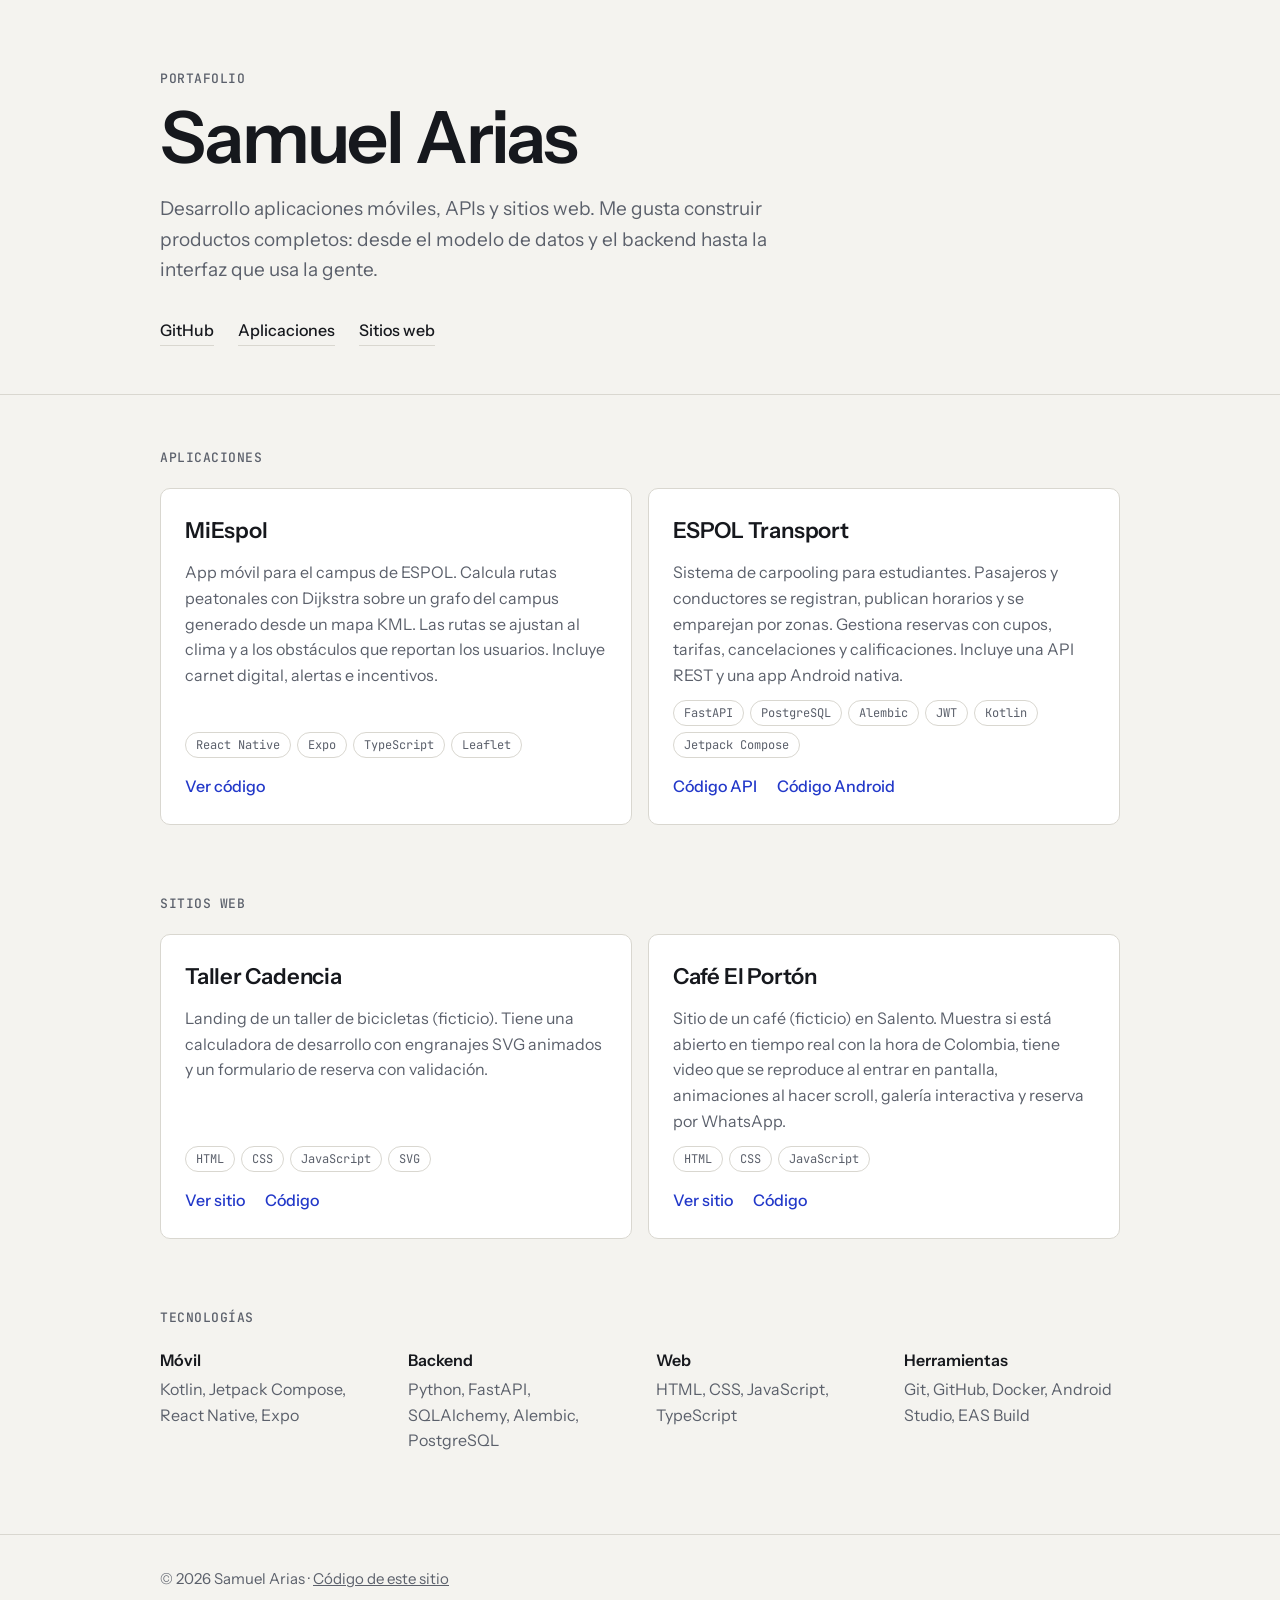
==== commit cec6c324: "portada: enlaces a los repos de ESPOL Transport Co-Authored-By: Claude Opus 5.5 <noreply@anthropic.c" ====
--- a/index.html
+++ b/index.html
@@ -75,7 +75,6 @@
 .actions { display: flex; flex-wrap: wrap; gap: .5rem 1.25rem; font-weight: 500; padding-top: .25rem; }
 .actions a { color: var(--accent); text-decoration: none; }
 .actions a:hover { text-decoration: underline; }
-.note { font: 400 .8125rem/1.4 var(--font-mono); color: var(--muted); }
 
 .stack { display: grid; gap: 1rem 2rem; grid-template-columns: 1fr; padding-bottom: 1rem; }
 @media (min-width: 40rem) { .stack { grid-template-columns: repeat(2, 1fr); } }
@@ -115,7 +114,7 @@
           <h3>ESPOL Transport</h3>
           <p>Sistema de carpooling para estudiantes. Pasajeros y conductores se registran, publican horarios y se emparejan por zonas. Gestiona reservas con cupos, tarifas, cancelaciones y calificaciones. Incluye una API REST y una app Android nativa.</p>
           <ul class="tags"><li>FastAPI</li><li>PostgreSQL</li><li>Alembic</li><li>JWT</li><li>Kotlin</li><li>Jetpack Compose</li></ul>
-          <p class="note">Repositorios privados: código disponible bajo solicitud.</p>
+          <div class="actions"><a href="https://github.com/SagazArias/espol-transport-api">Código API</a><a href="https://github.com/SagazArias/espol-transport-android">Código Android</a></div>
         </article>
       </div>
     </div>
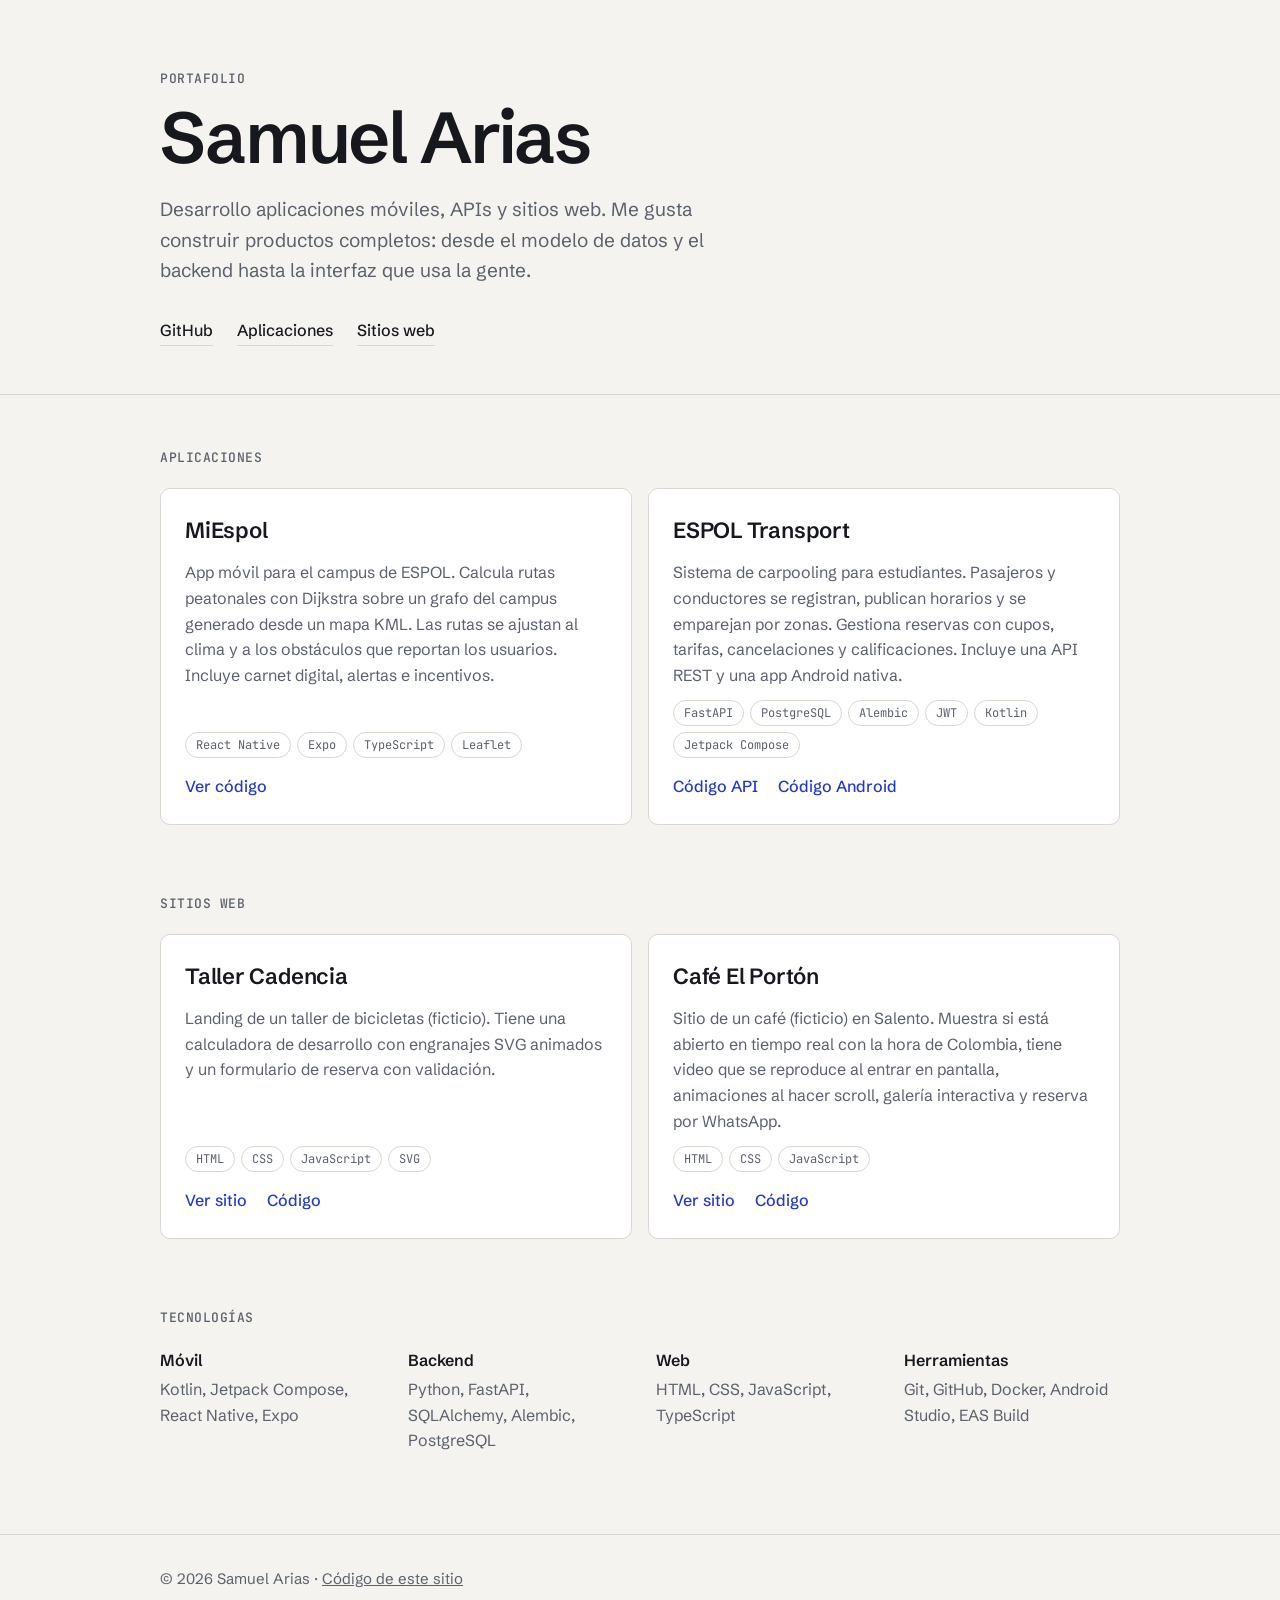
==== commit 0aefccf6: "portada: tipografía Schibsted Grotesk Co-Authored-By: Claude Opus 5.5 <noreply@anthropic.com>" ====
--- a/index.html
+++ b/index.html
@@ -7,7 +7,7 @@
 <meta name="description" content="Portafolio de Samuel Arias: aplicaciones móviles, APIs y sitios web.">
 <link rel="preconnect" href="https://fonts.googleapis.com">
 <link rel="preconnect" href="https://fonts.gstatic.com" crossorigin>
-<link rel="stylesheet" href="https://fonts.googleapis.com/css2?family=Instrument+Sans:wght@400;500;600&family=JetBrains+Mono:wght@400;500&display=swap">
+<link rel="stylesheet" href="https://fonts.googleapis.com/css2?family=Schibsted+Grotesk:wght@400;500;600&family=JetBrains+Mono:wght@400;500&display=swap">
 <style>
 :root {
   --bg: #F4F3EF;
@@ -16,7 +16,7 @@
   --muted: #5B606B;
   --line: #D9D7D0;
   --accent: #2238C9;
-  --font-body: "Instrument Sans", system-ui, -apple-system, "Segoe UI", sans-serif;
+  --font-body: "Schibsted Grotesk", system-ui, -apple-system, "Segoe UI", sans-serif;
   --font-mono: "JetBrains Mono", ui-monospace, Consolas, monospace;
   color-scheme: light dark;
 }
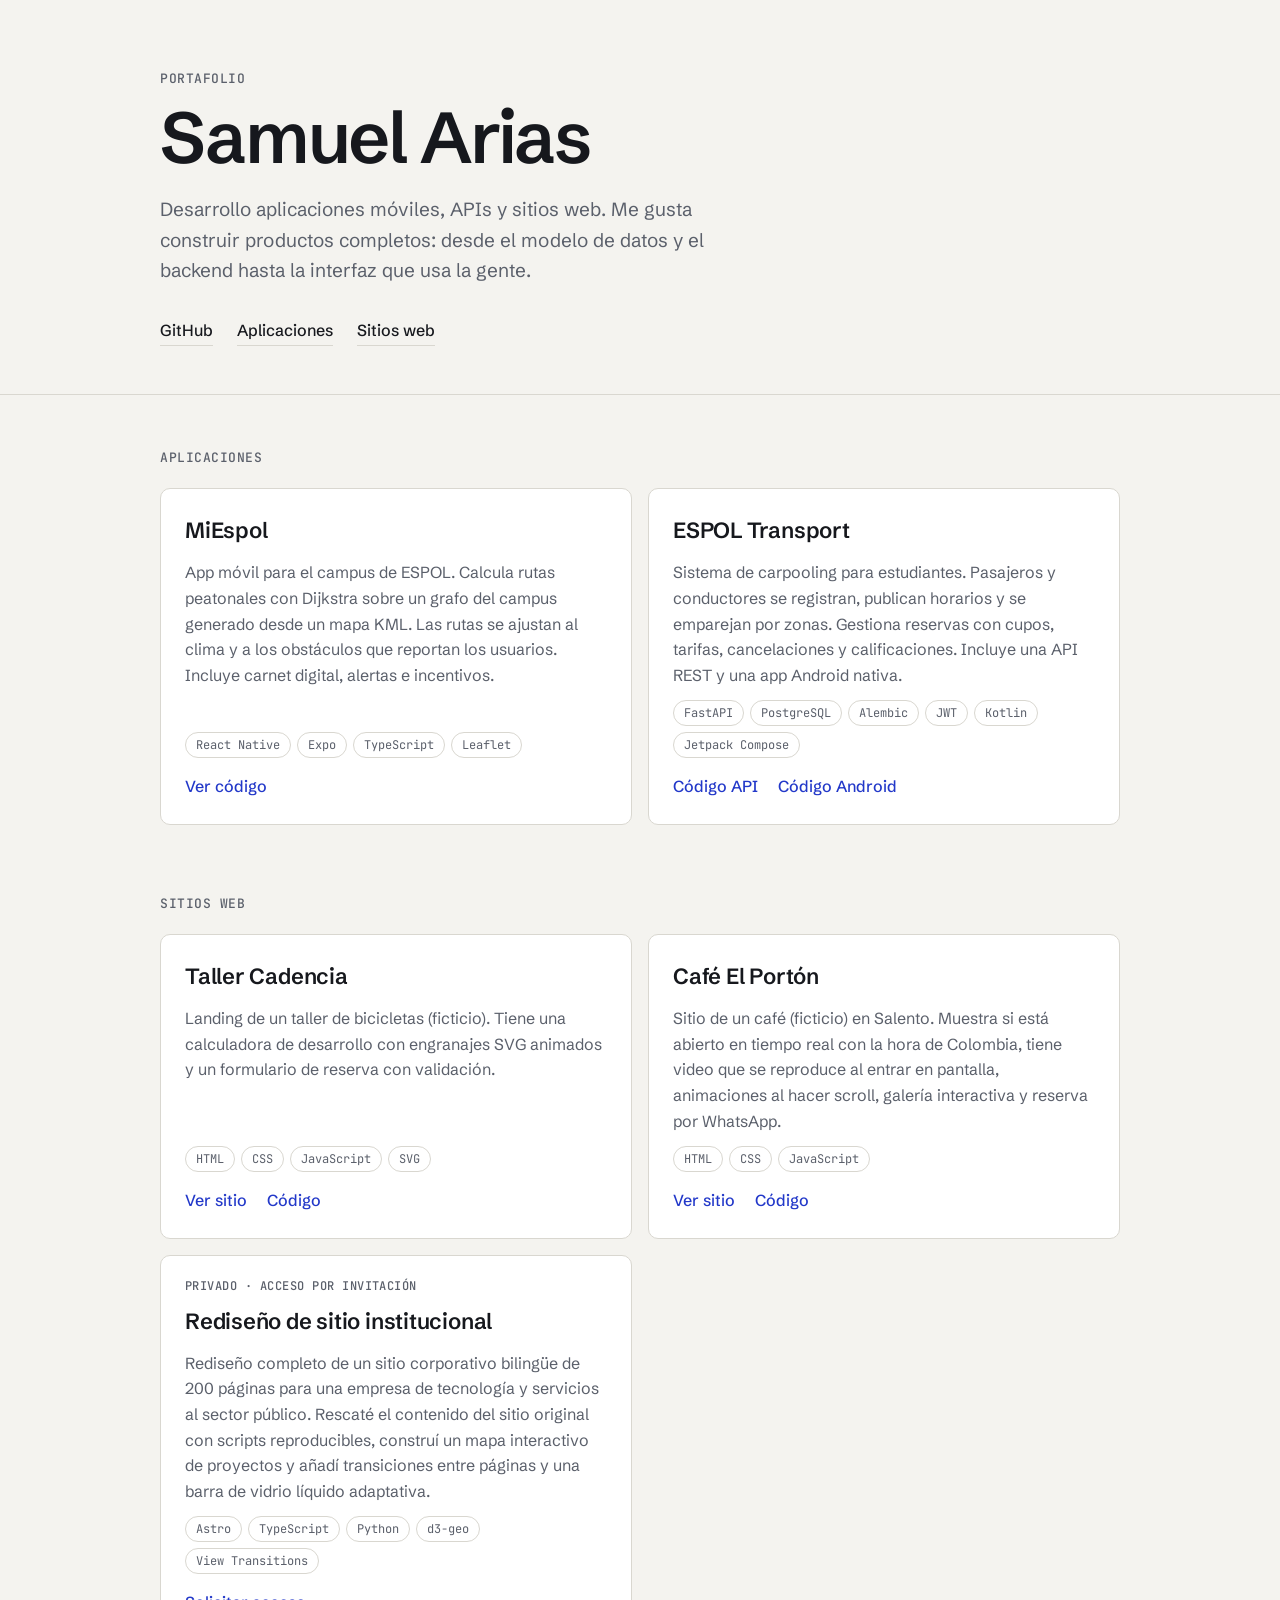
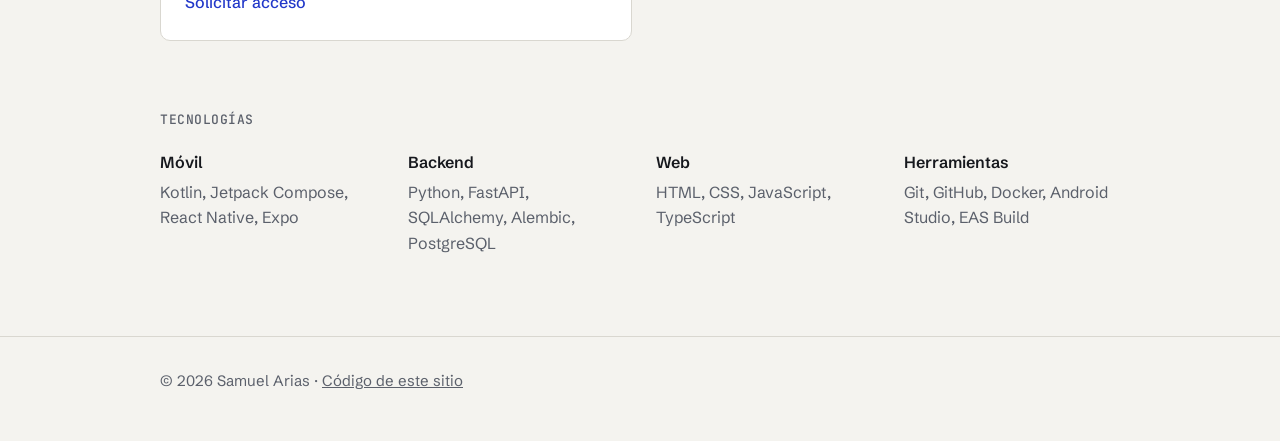
==== commit 4ef7ce18: "portada: tarjeta del rediseño de sitio institucional (privado, acceso por invitación) El proyecto vi" ====
--- a/index.html
+++ b/index.html
@@ -76,6 +76,8 @@
 .actions a { color: var(--accent); text-decoration: none; }
 .actions a:hover { text-decoration: underline; }
 
+.privado { font: 500 .75rem/1 var(--font-mono); color: var(--muted); letter-spacing: .04em; text-transform: uppercase; }
+
 .stack { display: grid; gap: 1rem 2rem; grid-template-columns: 1fr; padding-bottom: 1rem; }
 @media (min-width: 40rem) { .stack { grid-template-columns: repeat(2, 1fr); } }
 @media (min-width: 60rem) { .stack { grid-template-columns: repeat(4, 1fr); } }
@@ -136,6 +138,13 @@
           <ul class="tags"><li>HTML</li><li>CSS</li><li>JavaScript</li></ul>
           <div class="actions"><a href="cafe-el-porton/">Ver sitio</a><a href="https://github.com/SagazArias/sagazarias.github.io/tree/main/cafe-el-porton">Código</a></div>
         </article>
+        <article class="card">
+          <p class="privado">Privado · acceso por invitación</p>
+          <h3>Rediseño de sitio institucional</h3>
+          <p>Rediseño completo de un sitio corporativo bilingüe de 200 páginas para una empresa de tecnología y servicios al sector público. Rescaté el contenido del sitio original con scripts reproducibles, construí un mapa interactivo de proyectos y añadí transiciones entre páginas y una barra de vidrio líquido adaptativa.</p>
+          <ul class="tags"><li>Astro</li><li>TypeScript</li><li>Python</li><li>d3-geo</li><li>View Transitions</li></ul>
+          <div class="actions"><a href="mailto:sagazarias1@hotmail.com?subject=Solicitud%20de%20acceso%3A%20redise%C3%B1o%20de%20sitio%20institucional&amp;body=Hola%20Samuel%2C%20me%20gustar%C3%ADa%20ver%20el%20proyecto%20privado%20de%20redise%C3%B1o.%20Mi%20usuario%20de%20GitHub%20es%3A%20">Solicitar acceso</a></div>
+        </article>
       </div>
     </div>
   </section>
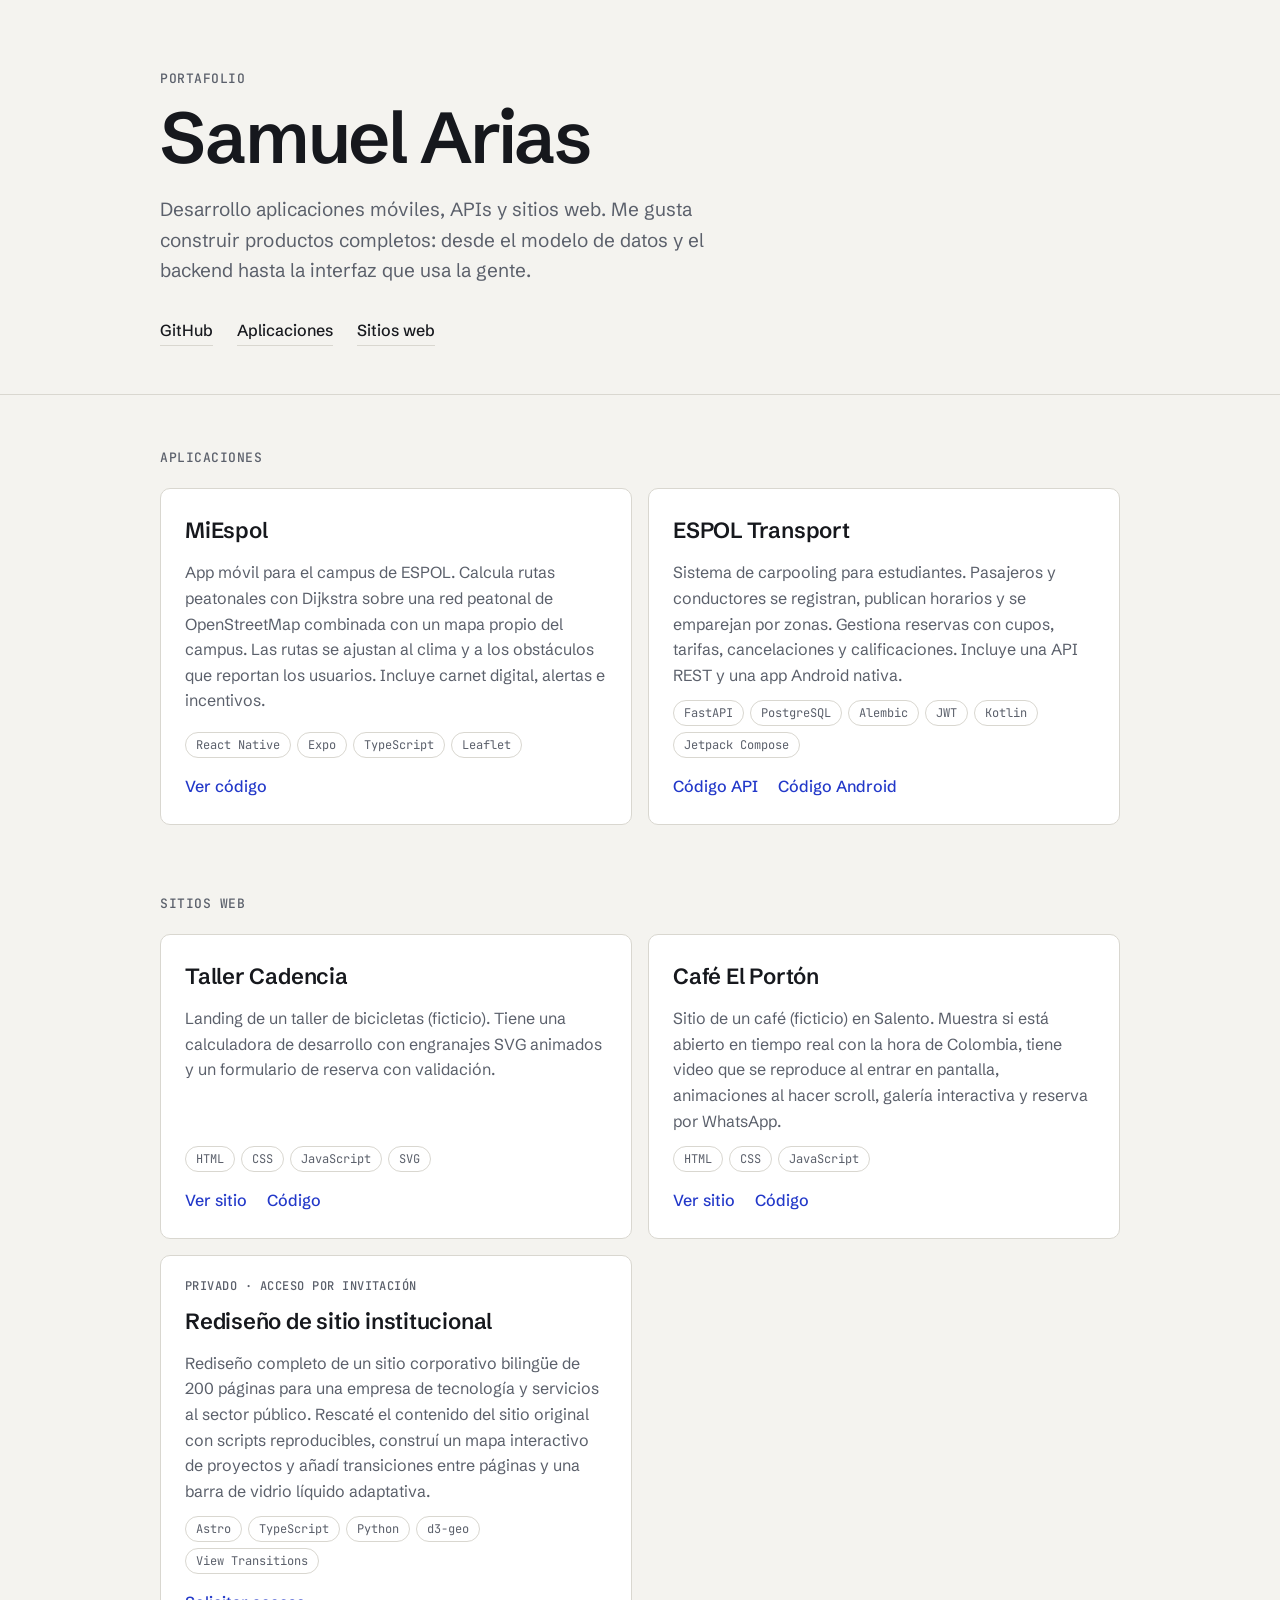
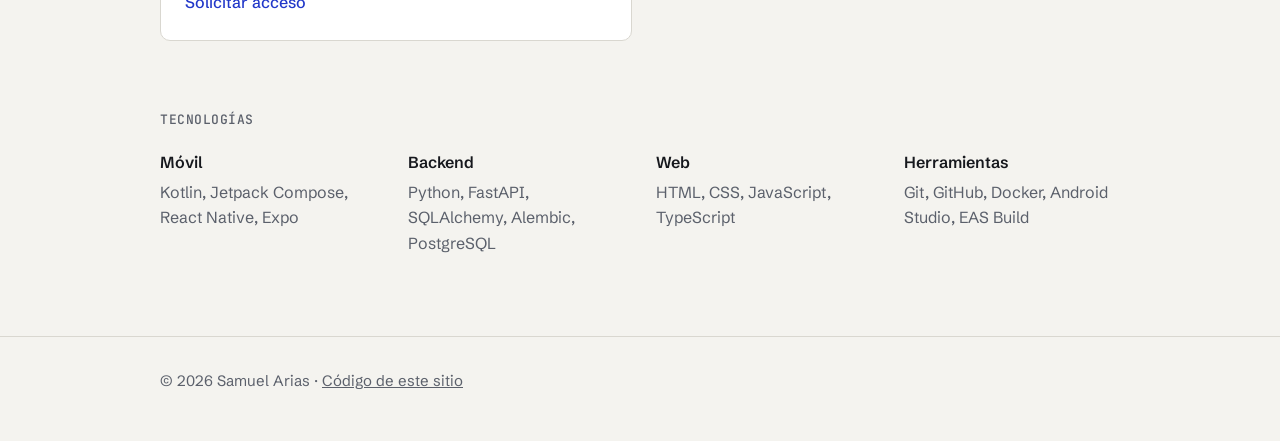
==== commit cff42ef1: "portada: MiEspol usa OpenStreetMap + mapa propio Co-Authored-By: Claude Opus 5.5 <noreply@anthropic." ====
--- a/index.html
+++ b/index.html
@@ -108,9 +108,9 @@
       <div class="grid">
         <article class="card">
           <h3>MiEspol</h3>
-          <p>App móvil para el campus de ESPOL. Calcula rutas peatonales con Dijkstra sobre un grafo del campus generado desde un mapa KML. Las rutas se ajustan al clima y a los obstáculos que reportan los usuarios. Incluye carnet digital, alertas e incentivos.</p>
+          <p>App móvil para el campus de ESPOL. Calcula rutas peatonales con Dijkstra sobre una red peatonal de OpenStreetMap combinada con un mapa propio del campus. Las rutas se ajustan al clima y a los obstáculos que reportan los usuarios. Incluye carnet digital, alertas e incentivos.</p>
           <ul class="tags"><li>React Native</li><li>Expo</li><li>TypeScript</li><li>Leaflet</li></ul>
-          <div class="actions"><a href="https://github.com/SagazArias/MiEspol-">Ver código</a></div>
+          <div class="actions"><a href="https://github.com/SagazArias/MiEspol">Ver código</a></div>
         </article>
         <article class="card">
           <h3>ESPOL Transport</h3>
